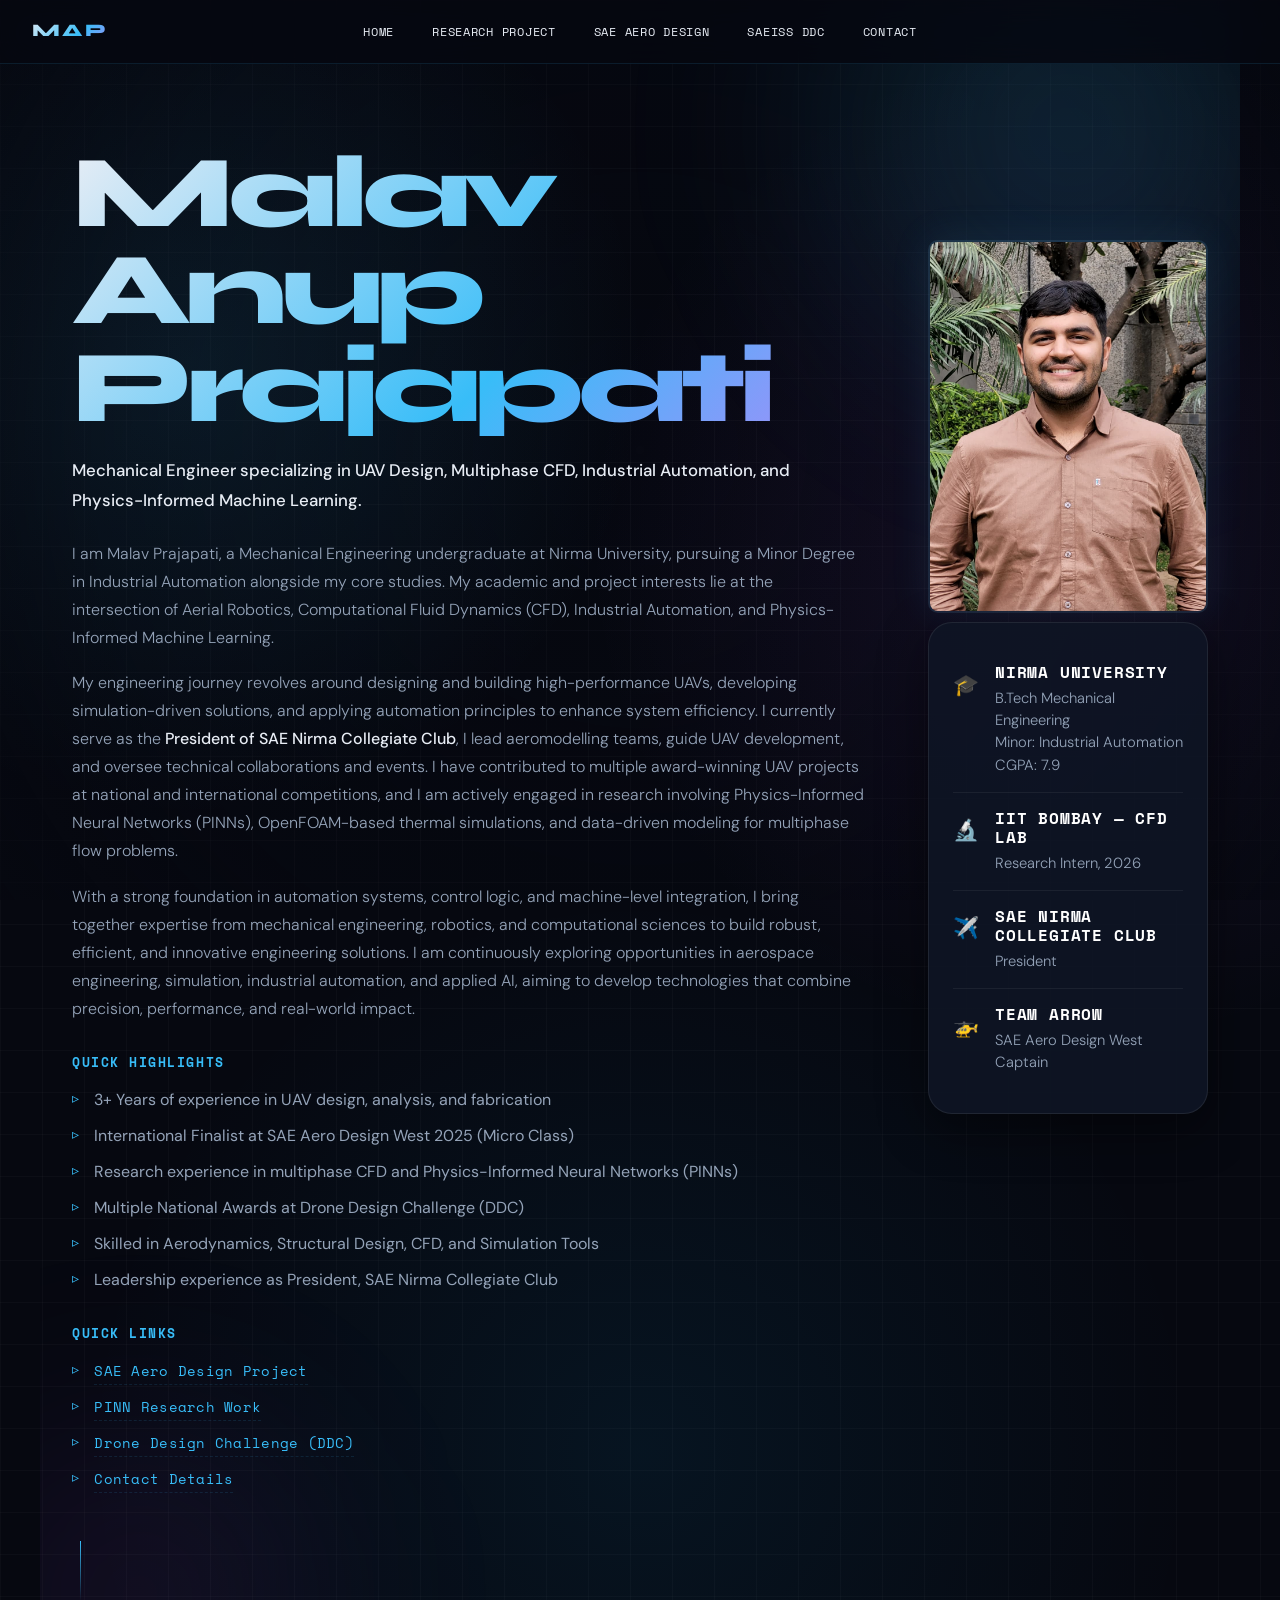
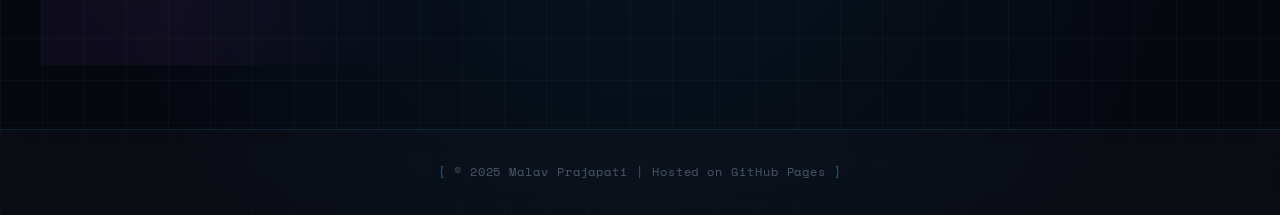
==== index.html @ d1194fc1 "Update index.html" ====
<!DOCTYPE html>
<html lang="en">
<head>
  <meta charset="UTF-8">
  <meta name="viewport" content="width=device-width, initial-scale=1.0">
  <title>Malav Prajapati | Portfolio</title>
  <link rel="stylesheet" href="style.css">
</head>
<body class="home">
  <nav>
    <a href="index.html"><strong>Home</strong></a>
    <a href="pinn.html"><strong>Research Project</strong></a>
    <a href="saeaerodesign.html"><strong>SAE Aero Design</strong></a>
    <a href="ddc.html"><strong>SAEISS DDC</strong></a>
    <a href="contact.html"><strong>Contact</strong></a>
  </nav>

  <section class="hero">
    
    <!-- TEXT LEFT SIDE -->
    <div class="hero-text">
      <h1>Malav Anup Prajapati</h1>
      <p><strong>Mechanical Engineer specializing in UAV Design, Multiphase CFD, Industrial Automation, and Physics-Informed Machine Learning.</strong></p>

      <p>
        I am Malav Prajapati, a Mechanical Engineering undergraduate at Nirma University, pursuing a Minor Degree in Industrial Automation alongside my core studies. 
        My academic and project interests lie at the intersection of Aerial Robotics, Computational Fluid Dynamics (CFD), Industrial Automation, and Physics-Informed Machine Learning.
      </p>

      <p>
        My engineering journey revolves around designing and building high-performance UAVs, developing simulation-driven solutions, and applying automation principles to enhance system efficiency.
        I currently serve as the <strong>President of SAE Nirma Collegiate Club</strong>, I lead aeromodelling teams, guide UAV development, and oversee technical collaborations and events. 
        I have contributed to multiple award-winning UAV projects at national and international competitions, and I am actively engaged in research involving Physics-Informed Neural Networks (PINNs), OpenFOAM-based thermal simulations, and data-driven modeling for multiphase flow problems.
      </p>

      <p>
        With a strong foundation in automation systems, control logic, and machine-level integration, I bring together expertise from mechanical engineering, robotics, and computational sciences to build robust, efficient, and innovative engineering solutions.
        I am continuously exploring opportunities in aerospace engineering, simulation, industrial automation, and applied AI, aiming to develop technologies that combine precision, performance, and real-world impact.
      </p>

      <h3>Quick Highlights</h3>
      <ul>
        <li>3+ Years of experience in UAV design, analysis, and fabrication</li>
        <li>International Finalist at SAE Aero Design West 2025 (Micro Class)</li>
        <li>Research experience in multiphase CFD and Physics-Informed Neural Networks (PINNs)</li>
        <li>Multiple National Awards at Drone Design Challenge (DDC)</li>
        <li>Skilled in Aerodynamics, Structural Design, CFD, and Simulation Tools</li>
        <li>Leadership experience as President, SAE Nirma Collegiate Club</li>
      </ul>

      <h3>Quick Links</h3>
      <ul>
        <li><a href="saeaerodesign.html">SAE Aero Design Project</a></li>
        <li><a href="pinn.html">PINN Research Work</a></li>
        <li><a href="ddc.html">Drone Design Challenge (DDC)</a></li>
        <li><a href="contact.html">Contact Details</a></li>
      </ul>
    </div>

    <!-- IMAGE RIGHT SIDE -->
    <div class="hero-image">
      <img src="MAP.jpg" alt="Malav Prajapati">

      <div class="profile-wrapper">
    
        <div class="profile-card">
    
          <div class="profile-item">
            <span class="icon">🎓</span>
            <div>
              <h4>Nirma University</h4>
              <p>B.Tech Mechanical Engineering</p>
              <p>Minor: Industrial Automation</p>
              <p>CGPA: 7.9</p>
            </div>
          </div>
    
          <div class="profile-item">
            <span class="icon">🔬</span>
            <div>
              <h4>IIT Bombay — CFD Lab</h4>
              <p>Research Intern, 2026</p>
              <p></p>
            </div>
          </div>
    
          <div class="profile-item">
            <span class="icon">✈️</span>
            <div>
              <h4>SAE Nirma Collegiate Club</h4>
              <p>President</p>
              <p></p>
            </div>
          </div>
    
          <div class="profile-item">
            <span class="icon">🚁</span>
            <div>
              <h4>Team Arrow</h4>
              <p>SAE Aero Design West Captain</p>
              <p></p>
            </div>
          </div>
        </div>
      </div>
    </div>

  </section>

  <footer>© 2025 Malav Prajapati | Hosted on GitHub Pages</footer>

</body>
</html>
---- style.css ----
/* ============================================================
   MALAV PRAJAPATI — PORTFOLIO STYLESHEET
   Aesthetic: Dark Aerospace / Technical Blueprint
   ============================================================ */

/* ── Google Fonts ─────────────────────────────────────────── */
@import url('https://fonts.googleapis.com/css2?family=Syne:wght@400;600;700;800&family=Space+Mono:ital,wght@0,400;0,700;1,400&family=DM+Sans:ital,opsz,wght@0,9..40,300;0,9..40,400;0,9..40,500;1,9..40,300&display=swap');

/* ── CSS Variables ────────────────────────────────────────── */
:root {
  --bg-void:       #060810;
  --bg-deep:       #0b0f1a;
  --bg-card:       #0f1524;
  --bg-card-hover: #141b2e;
  --border:        rgba(56, 189, 248, 0.12);
  --border-hover:  rgba(56, 189, 248, 0.4);

  --cyan:          #38bdf8;
  --cyan-dim:      #0ea5e9;
  --cyan-glow:     rgba(56, 189, 248, 0.15);
  --amber:         #f59e0b;
  --amber-dim:     rgba(245, 158, 11, 0.15);

  --text-primary:  #e8edf5;
  --text-secondary:#94a3b8;
  --text-muted:    #4a5568;

  --font-display:  'Syne', sans-serif;
  --font-mono:     'Space Mono', monospace;
  --font-body:     'DM Sans', sans-serif;

  --nav-h:         64px;
  --radius:        10px;
  --transition:    0.28s cubic-bezier(0.4, 0, 0.2, 1);
}

/* ── Reset & Base ─────────────────────────────────────────── */
*, *::before, *::after { box-sizing: border-box; margin: 0; padding: 0; }

html {
  scroll-behavior: smooth;
  scrollbar-width: thin;
  scrollbar-color: var(--cyan-dim) var(--bg-deep);
}

::-webkit-scrollbar { width: 6px; }
::-webkit-scrollbar-track { background: var(--bg-deep); }
::-webkit-scrollbar-thumb { background: var(--cyan-dim); border-radius: 3px; }

body {
  font-family: var(--font-body);
  font-size: 1rem;
  line-height: 1.75;
  color: var(--text-primary);
  background-color: var(--bg-void);
  background-image:
    radial-gradient(circle at 15% 20%, rgba(56,189,248,0.12), transparent 25%),
    radial-gradient(circle at 85% 30%, rgba(168,85,247,0.10), transparent 30%),
    radial-gradient(circle at 50% 80%, rgba(14,165,233,0.08), transparent 35%),
    linear-gradient(rgba(255,255,255,0.025) 1px, transparent 1px),
    linear-gradient(90deg, rgba(255,255,255,0.025) 1px, transparent 1px);
   
   background-size:
    auto,
    auto,
    auto,
    42px 42px,
    42px 42px;
  min-height: 100vh;
  overflow-x: hidden;
}

body::before {
  content: "";
  position: fixed;
  inset: 0;

  background:
    radial-gradient(circle at center,
    transparent 0%,
    rgba(6,8,16,0.25) 70%,
    rgba(6,8,16,0.65) 100%);

  pointer-events: none;
  z-index: -1;
}

/* ── Typography ───────────────────────────────────────────── */
h1, h2, h3, h4 {
  font-family: var(--font-display);
  font-weight: 700;
  line-height: 1.2;
  letter-spacing: -0.02em;
}

h1 {
  font-size: clamp(3.5rem, 8vw, 6.8rem); font-weight: 800; line-height: 0.95; letter-spacing: -0.06em; }
h2 { font-size: clamp(1.6rem, 3vw, 2.4rem); }
h3 { font-size: clamp(1.2rem, 2.5vw, 1.7rem); }
h4 { font-size: 1.05rem; font-family: var(--font-mono); font-weight: 700; letter-spacing: 0.05em; color: var(--cyan); text-transform: uppercase; }

p { color: var(--text-secondary); margin-bottom: 1.1rem; font-weight: 300; }
p:last-child { margin-bottom: 0; }

strong { color: var(--text-primary); font-weight: 500; }

ul { list-style: none; }
ul li {
  position: relative;
  padding-left: 1.4rem;
  color: var(--text-secondary);
  margin-bottom: 0.5rem;
}
ul li::before {
  content: '▹';
  position: absolute;
  left: 0;
  color: var(--cyan);
  font-size: 0.85rem;
  top: 0.05rem;
}

a {
  color: var(--cyan);
  text-decoration: none;
  transition: color var(--transition), opacity var(--transition);
}
a:hover { color: #fff; opacity: 0.9; }

/* ── Navigation ───────────────────────────────────────────── */
nav {
  position: fixed;
  top: 0;
  left: 0;
  right: 0;
  z-index: 100;
  height: var(--nav-h);
  display: flex;
  align-items: center;
  justify-content: center;
  gap: 0.25rem;
  background: rgba(6, 8, 16, 0.85);
  backdrop-filter: blur(18px) saturate(1.4);
  border-bottom: 1px solid var(--border);
}

nav::before {

  content: 'MΔP';

  font-family: var(--font-display);

  font-weight: 800;

  font-size: 1.1rem;

  background:
    linear-gradient(
      135deg,
      #e8edf5 0%,
      var(--cyan) 60%,
      #a78bfa 100%
    );

  -webkit-background-clip: text;
  -webkit-text-fill-color: transparent;

  letter-spacing: 0.14em;

  position: absolute;

  left: 2rem;
}

nav a {
  color: var(--text-secondary);
  font-family: var(--font-mono);
  font-size: 0.75rem;
  letter-spacing: 0.06em;
  text-transform: uppercase;
  padding: 0.5rem 1rem;
  border-radius: 6px;
  border: 1px solid transparent;
  transition: all var(--transition);
  position: relative;
}

nav a:hover {
  transform: translateY(-1px);
  color: var(--cyan);
  border-color: var(--border-hover);
  background: var(--cyan-glow);
}

/* ── Page Layout ──────────────────────────────────────────── */
body > section,
body > section.hero {
  max-width: 1200px;
  margin: 0 auto;
  padding: calc(var(--nav-h) + 4rem) 2rem 4rem;
}

section > section {
  max-width: 1200px;
  margin: 0 auto;
  padding: 3rem 0;
  border-bottom: 1px solid var(--border);
}
section > section:last-child { border-bottom: none; }

/* ── Hero Section ─────────────────────────────────────────── */
.hero {
  position: relative;
  overflow: hidden;
  display: grid;
  grid-template-columns: 1fr 280px;
  gap: 4rem;
  align-items: start;
  padding-top: calc(var(--nav-h) + 5rem) !important;
  min-height: 100vh;
}

.hero::before {
  content: "";

  position: absolute;

  width: 700px;
  height: 700px;

  top: -220px;
  right: -180px;

  background:
    radial-gradient(circle,
    rgba(56,189,248,0.18),
    transparent 70%);

  filter: blur(80px);

  z-index: -1;
}

.hero::after {
  content: "";

  position: absolute;

  width: 500px;
  height: 500px;

  bottom: -180px;
  left: -150px;

  background:
    radial-gradient(circle,
    rgba(168,85,247,0.12),
    transparent 70%);

  filter: blur(90px);

  z-index: -1;
}

.hero-text h1 {
  background: linear-gradient(135deg, #e8edf5 0%, var(--cyan) 60%, #a78bfa 100%);
  -webkit-background-clip: text;
  -webkit-text-fill-color: transparent;
  background-clip: text;
  margin-bottom: 1.2rem;
  animation: fadeSlideUp 0.8s ease both;
}

.hero-text > p:first-of-type {
  max-width: 720px;
  font-size: 1.2rem;
  line-height: 1.8;
  font-size: 1.05rem;
  font-weight: 400;
  color: var(--text-primary);
  margin-bottom: 1.5rem;
  animation: fadeSlideUp 0.9s ease 0.1s both;
}

.hero-text > p {
  animation: fadeSlideUp 1s ease 0.2s both;
}

.hero-text h3 {
  margin: 2rem 0 1rem;
  font-size: 0.8rem;
  font-family: var(--font-mono);
  text-transform: uppercase;
  letter-spacing: 0.12em;
  color: var(--cyan);
  animation: fadeSlideUp 1s ease 0.3s both;
}

.hero-text ul {
  animation: fadeSlideUp 1s ease 0.4s both;
}

.hero-buttons {

  display: flex;

  gap: 1rem;

  margin: 2rem 0 2.5rem;

  flex-wrap: wrap;
}

.hero-btn {

  padding: 0.95rem 1.5rem;

  border-radius: 16px;

  text-decoration: none;

  font-weight: 700;

  transition:
    transform 0.3s ease,
    box-shadow 0.3s ease,
    border-color 0.3s ease;
}

.primary-btn {

  background:
    linear-gradient(
      135deg,
      #38bdf8,
      #8b5cf6
    );

  color: white;

  box-shadow:
    0 10px 35px rgba(56,189,248,0.25);
}

.secondary-btn {

  border:
    1px solid rgba(255,255,255,0.1);

  color: white;

  background:
    rgba(255,255,255,0.03);
}

.hero-btn:hover {

  transform:
    translateY(-3px);

  box-shadow:
    0 15px 40px rgba(56,189,248,0.2);
}

.skill-grid {

  display: flex;

  flex-wrap: wrap;

  gap: 1rem;

  margin-top: 1rem;
}

.skill-grid span {

  padding: 0.8rem 1.1rem;

  border-radius: 14px;

  background:
    rgba(255,255,255,0.04);

  border:
    1px solid rgba(255,255,255,0.06);

  font-size: 0.92rem;

  transition:
    transform 0.3s ease,
    border-color 0.3s ease;
}

.skill-grid span:hover {

  transform:
    translateY(-3px);

  border-color:
    rgba(56,189,248,0.35);
}

.stats-strip {

  display: flex;

  gap: 2rem;

  margin: 2.5rem 0;

  flex-wrap: wrap;
}

.stats-strip div {

  background:
    rgba(255,255,255,0.03);

  border:
    1px solid rgba(255,255,255,0.06);

  padding: 1rem 1.4rem;

  border-radius: 18px;

  min-width: 180px;
}

.stats-strip h3 {

  color: var(--cyan);

  margin-bottom: 0.3rem;
}

/* ─────────────────────────────────────────
   PROFILE DIALOG CARD
───────────────────────────────────────── */

.profile-wrapper {
  display: flex;
  flex-direction: column;
  align-items: center;
  gap: 1.5rem;
}

.profile-circle {
  width: 320px;
  height: 320px;
  border-radius: 50%;
  padding: 6px;

  background:
    linear-gradient(
      135deg,
      #38bdf8,
      #8b5cf6
    );

  box-shadow:
    0 0 40px rgba(56,189,248,0.25);

  position: relative;
}

.profile-circle::before {
  content: "";

  position: absolute;
  inset: 12px;

  border-radius: 50%;

  background:
    linear-gradient(
      135deg,
      rgba(255,69,0,0.95),
      rgba(255,30,0,0.8)
    );

  z-index: 0;

  clip-path: polygon(
    0 35%,
    100% 100%,
    100% 65%,
    0 0
  );
}

.profile-circle img {
  position: relative;
  z-index: 2;

  width: 100%;
  height: 100%;
  object-fit: cover;

  border-radius: 50%;

  background: #000;
}

.profile-card {
  width: 100%;
  max-width: 400px;

  background:
    rgba(15,21,36,0.92);

  border:
    1px solid rgba(255,255,255,0.08);

  border-radius: 24px;

  padding: 1.5rem;

  backdrop-filter: blur(18px);

  box-shadow:
    0 15px 50px rgba(0,0,0,0.45);
}

.profile-item {
  display: flex;
  align-items: flex-start;
  gap: 1rem;

  padding: 1rem 0;

  border-bottom:
    1px solid rgba(255,255,255,0.06);
}

.profile-item:last-child {
  border-bottom: none;
}

.profile-item .icon {
  font-size: 1.3rem;
  margin-top: 0.2rem;
}

.profile-item h4 {
  font-size: 1rem;
  color: #ffffff;
  margin-bottom: 0.3rem;
}

.profile-item p {
  margin: 0;
  font-size: 0.92rem;
  color: var(--text-secondary);
  line-height: 1.5;
}

.education-item div {
  display: flex;
  flex-direction: column;
  gap: 0.12rem;
}

.education-item h4 {
  margin-bottom: 0.1rem;
  line-height: 1.05;
}

.education-item p {
  margin: 0;
  line-height: 1.05;
}

/* MOBILE RESPONSIVE */

@media (max-width: 900px) {

  .profile-circle {
    width: 240px;
    height: 240px;
  }

  .profile-card {
    max-width: 100%;
  }
}

/* ── Hero Image ───────────────────────────────────────────── */
.hero-image {
  position: sticky;
  top: calc(var(--nav-h) + 2rem);
  animation:
  fadeSlideUp 1s ease 0.5s both,
  floatGlow 6s ease-in-out infinite;
}

.hero-image img,
.hero img {
  width: 100%;
  max-width: 280px;
  aspect-ratio: 3/4;
  object-fit: cover;
  border-radius: var(--radius);
  border: 2px solid var(--border);
  filter: grayscale(20%) contrast(1.05);
  transition: all var(--transition);
  box-shadow: 0 0 40px rgba(56, 189, 248, 0.1);
  background: rgba(255,255,255,0.03);
}

.hero-image img:hover,
.hero img:hover {
  filter: grayscale(0%) contrast(1.1);
  border-color: var(--cyan);
  box-shadow: 0 0 60px rgba(56, 189, 248, 0.25);
}

/* ── Stat / Highlight Tags ────────────────────────────────── */
.hero-text ul li strong {
  color: var(--cyan);
}

/* Quick Links special style */
.hero-text ul + h3 + ul li a {
  font-family: var(--font-mono);
  font-size: 0.85rem;
  letter-spacing: 0.02em;
  padding: 0.15rem 0;
  border-bottom: 1px dashed var(--border);
}

/* ── Content Container (split layouts) ───────────────────── */
.content-container {
  display: grid;
  grid-template-columns: 1fr 320px;
  gap: 3rem;
  align-items: start;
  margin: 1.5rem 0;
}

.text-content { }

.media-side {
  display: flex;
  flex-direction: column;
  gap: 1rem;
  position: sticky;
  top: calc(var(--nav-h) + 2rem);
}

.side-image {

  width: 100%;

  height: auto;

  max-height: 800px;

  object-fit: contain;

  border-radius: 22px;

  border: 1px solid rgba(255,255,255,0.08);

  background: rgba(255,255,255,0.03);

  padding: 0.5rem;

  margin-bottom: 1.8rem;

  transition:
    transform 0.35s ease,
    box-shadow 0.35s ease,
    border-color 0.35s ease;

  box-shadow:
    0 10px 35px rgba(0,0,0,0.35);

  display: block;
} 

.side-image:hover {

  transform:
    translateY(-4px)
    scale(1.015);

  border-color:
    rgba(56,189,248,0.45);

  box-shadow:
    0 18px 50px rgba(56,189,248,0.18);
} 

.research-video {

  width: 100%;
  margin-top: 2rem;
  border-radius: 24px;
  border:
    1px solid rgba(255,255,255,0.08);
  box-shadow:
    0 18px 60px rgba(0,0,0,0.45);
  background: #000;
  overflow: hidden;
}

.section-label {

  font-family: var(--font-mono);

  color: var(--cyan);

  text-transform: uppercase;

  letter-spacing: 0.22em;

  font-size: 0.72rem;

  margin-bottom: 1rem;

  opacity: 0.85;
}

/* ── Section Headings ─────────────────────────────────────── */
section section h2,
section > h2 {
  position: relative;
  padding-bottom: 1rem;
  margin-bottom: 1.5rem;
}

section section h2::after,
section > h2::after {
  content: '';
  position: absolute;
  bottom: 0;
  left: 0;
  width: 48px;
  height: 2px;
  background: linear-gradient(90deg, var(--cyan), transparent);
  border-radius: 1px;
}

section section h3 {
  position: relative;
  margin: 2rem 0 1.2rem;
  padding-left: 1.2rem;
}

section section h3::before {
  content: '';
  position: absolute;
  left: 0;
  top: 50%;
  transform: translateY(-50%);
  width: 4px;
  height: 70%;
  background: var(--cyan);
  border-radius: 2px;
}

/* ── Achievement / Tag Badges ─────────────────────────────── */
section ul li strong {
  color: var(--amber);
}

/* Achievement lists get a special treatment */
h4 + ul li {
  background: var(--amber-dim);
  border: 1px solid rgba(245, 158, 11, 0.2);
  border-radius: 6px;
  padding: 0.5rem 0.75rem 0.5rem 1.8rem;
  margin-bottom: 0.5rem;
}

h4 + ul li::before {
  content: '🏆';
  font-size: 0.75rem;
  left: 0.5rem;
  top: 0.55rem;
}

/* ── Drive/External Links ─────────────────────────────────── */
p > a[href*="drive.google"],
p > a[href*="linkedin"],
p > a[href*="mailto"] {
  display: inline-flex;
  align-items: center;
  gap: 0.4rem;
  font-family: var(--font-mono);
  font-size: 0.8rem;
  padding: 0.4rem 0.9rem;
  border: 1px solid var(--border-hover);
  border-radius: 6px;
  background: var(--cyan-glow);
  color: var(--cyan);
  transition: all var(--transition);
  margin-top: 0.5rem;
}

p > a[href*="drive.google"]:hover,
p > a[href*="linkedin"]:hover,
p > a[href*="mailto"]:hover {
  background: rgba(56, 189, 248, 0.25);
  border-color: var(--cyan);
  color: #fff;
  transform: translateY(-1px);
  box-shadow: 0 4px 16px rgba(56, 189, 248, 0.2);
}

/* ── Contact Page ─────────────────────────────────────────── */
section p:has(a[href*="mailto"]),
section p:has(a[href*="linkedin"]) {
  display: flex;
  align-items: center;
  gap: 0.75rem;
  font-size: 1rem;
  margin-bottom: 1.25rem;
}

/* ── Video Elements ───────────────────────────────────────── */
video {
  width: 100%;
  max-width: 720px;
  border-radius: var(--radius);
  border: 1px solid var(--border);
  margin-top: 2rem;
  display: block;
  background: var(--bg-card);
  transition: border-color var(--transition);
}
video:hover { border-color: var(--border-hover); }

/* ── Card-like Sections (ddc, sae) ───────────────────────── */
body:not(.home) section section {

  background:
    linear-gradient(
      180deg,
      rgba(15,21,36,0.88),
      rgba(10,14,24,0.92)
    );

  backdrop-filter: blur(18px);

  border: 1px solid rgba(255,255,255,0.06);

  border-radius: 24px;

  padding: 2.8rem;

  margin: 2.5rem 0;

  box-shadow:
    0 10px 40px rgba(0,0,0,0.35),
    inset 0 1px 0 rgba(255,255,255,0.03);

  transition:
    transform 0.35s ease,
    border-color 0.35s ease,
    box-shadow 0.35s ease;
}

body:not(.home) section section:hover {

  transform: translateY(-6px);

  border-color: rgba(56,189,248,0.35);

  box-shadow:
    0 20px 60px rgba(0,0,0,0.45),
    0 0 40px rgba(56,189,248,0.08);
}

/* ── Introduction text in DDC / Research ─────────────────── */
section > section:first-of-type {
  background: transparent;
  border: none;
  padding-top: 0;
}

/* ── PINN Research Special ────────────────────────────────── */
section ul:not(h4 + ul) { margin: 1rem 0; }

/* ── Footer ───────────────────────────────────────────────── */
footer {
  text-align: center;
  padding: 2rem 1rem;
  font-family: var(--font-mono);
  font-size: 0.72rem;
  letter-spacing: 0.08em;
  color: var(--text-muted);
  border-top: 1px solid var(--border);
  margin-top: 4rem;
  background: rgba(255,255,255,0.02);
  backdrop-filter: blur(10px);
}

footer::before {
  content: '{ ';
  color: var(--cyan);
  opacity: 0.5;
}
footer::after {
  content: ' }';
  color: var(--cyan);
  opacity: 0.5;
}

/* ── Animations ───────────────────────────────────────────── */
@keyframes fadeSlideUp {
  from { opacity: 0; transform: translateY(24px); }
  to   { opacity: 1; transform: translateY(0); }
}

@keyframes pulse-glow {
  0%, 100% { box-shadow: 0 0 20px rgba(56, 189, 248, 0.1); }
  50%       { box-shadow: 0 0 40px rgba(56, 189, 248, 0.25); }
}

/* NEW FLOATING EFFECT */
@keyframes floatGlow {

  0%,100% {
    transform: translateY(0px);
  }

  50% {
    transform: translateY(-10px);
  }
}

/* Scroll-reveal for inner sections */
section section {
  animation: fadeSlideUp 0.7s ease both;
}

/* ── Inline scroll indicator on hero ─────────────────────── */
.hero-text::after {
  content: '';
  display: block;
  width: 1px;
  height: 60px;
  background: linear-gradient(to bottom, var(--cyan), transparent);
  margin: 3rem 0 0 0.5rem;
  animation: pulse-glow 2s ease infinite;
}

/* ── Contact Links ───────────────────────── */

.contact-links {
  display: flex;
  flex-direction: column;
  gap: 2rem;
  margin-top: 3rem;
}

.contact-item {

  display: flex;
  align-items: center;
  gap: 1.5rem;
  text-decoration: none;
  color: var(--text-main);
  font-size: 1.35rem;
  padding: 1.4rem 1.6rem;
  border-radius: 20px;
  background:
    rgba(255,255,255,0.03);
  border:
    1px solid rgba(255,255,255,0.06);
  transition:
    transform 0.3s ease,
    border-color 0.3s ease,
    box-shadow 0.3s ease;
}

.contact-item i {
  font-size: 1.4rem;
  color: #ff5c35;
  min-width: 24px;
}

.contact-item:hover {
  transform:
    translateX(8px);
  border-color:
    rgba(56,189,248,0.35);
  box-shadow:
    0 10px 35px rgba(56,189,248,0.12);
}

/* ── Responsive ───────────────────────────────────────────── */
@media (max-width: 900px) {
  .hero,
  .content-container {
    grid-template-columns: 1fr;
    gap: 2rem;
  }

  .hero-image {
    position: static;
    text-align: center;
  }

  .hero-image img {
    max-width: 200px;
    margin: 0 auto;
  }

  .media-side {
    position: static;
    flex-direction: row;
    flex-wrap: wrap;
  }

  .side-image {
    width: calc(50% - 0.5rem);
  }

  nav {
    gap: 0;
    padding: 0 1rem;
    justify-content: flex-end;
    box-shadow:
       0 4px 30px rgba(0,0,0,0.35);
  }

  nav::before { display: none; }

  nav a {
    padding: 0.4rem 0.6rem;
    font-size: 0.65rem;
  }

  body > section,
  body > section.hero {
    padding: calc(var(--nav-h) + 2rem) 1.25rem 3rem;
  }
}

@media (max-width: 600px) {
  .media-side {
    flex-direction: column;
  }

  .side-image { width: 100%; }

  nav a {
    padding: 0.35rem 0.45rem;
    font-size: 0.6rem;
    letter-spacing: 0.02em;
  }

  body:not(.home) section section {
    padding: 1.5rem;
  }

  h1 { font-size: 2rem; }
}

/* ── Utility ──────────────────────────────────────────────── */
::selection {
  background: rgba(56, 189, 248, 0.25);
  color: #fff;
}
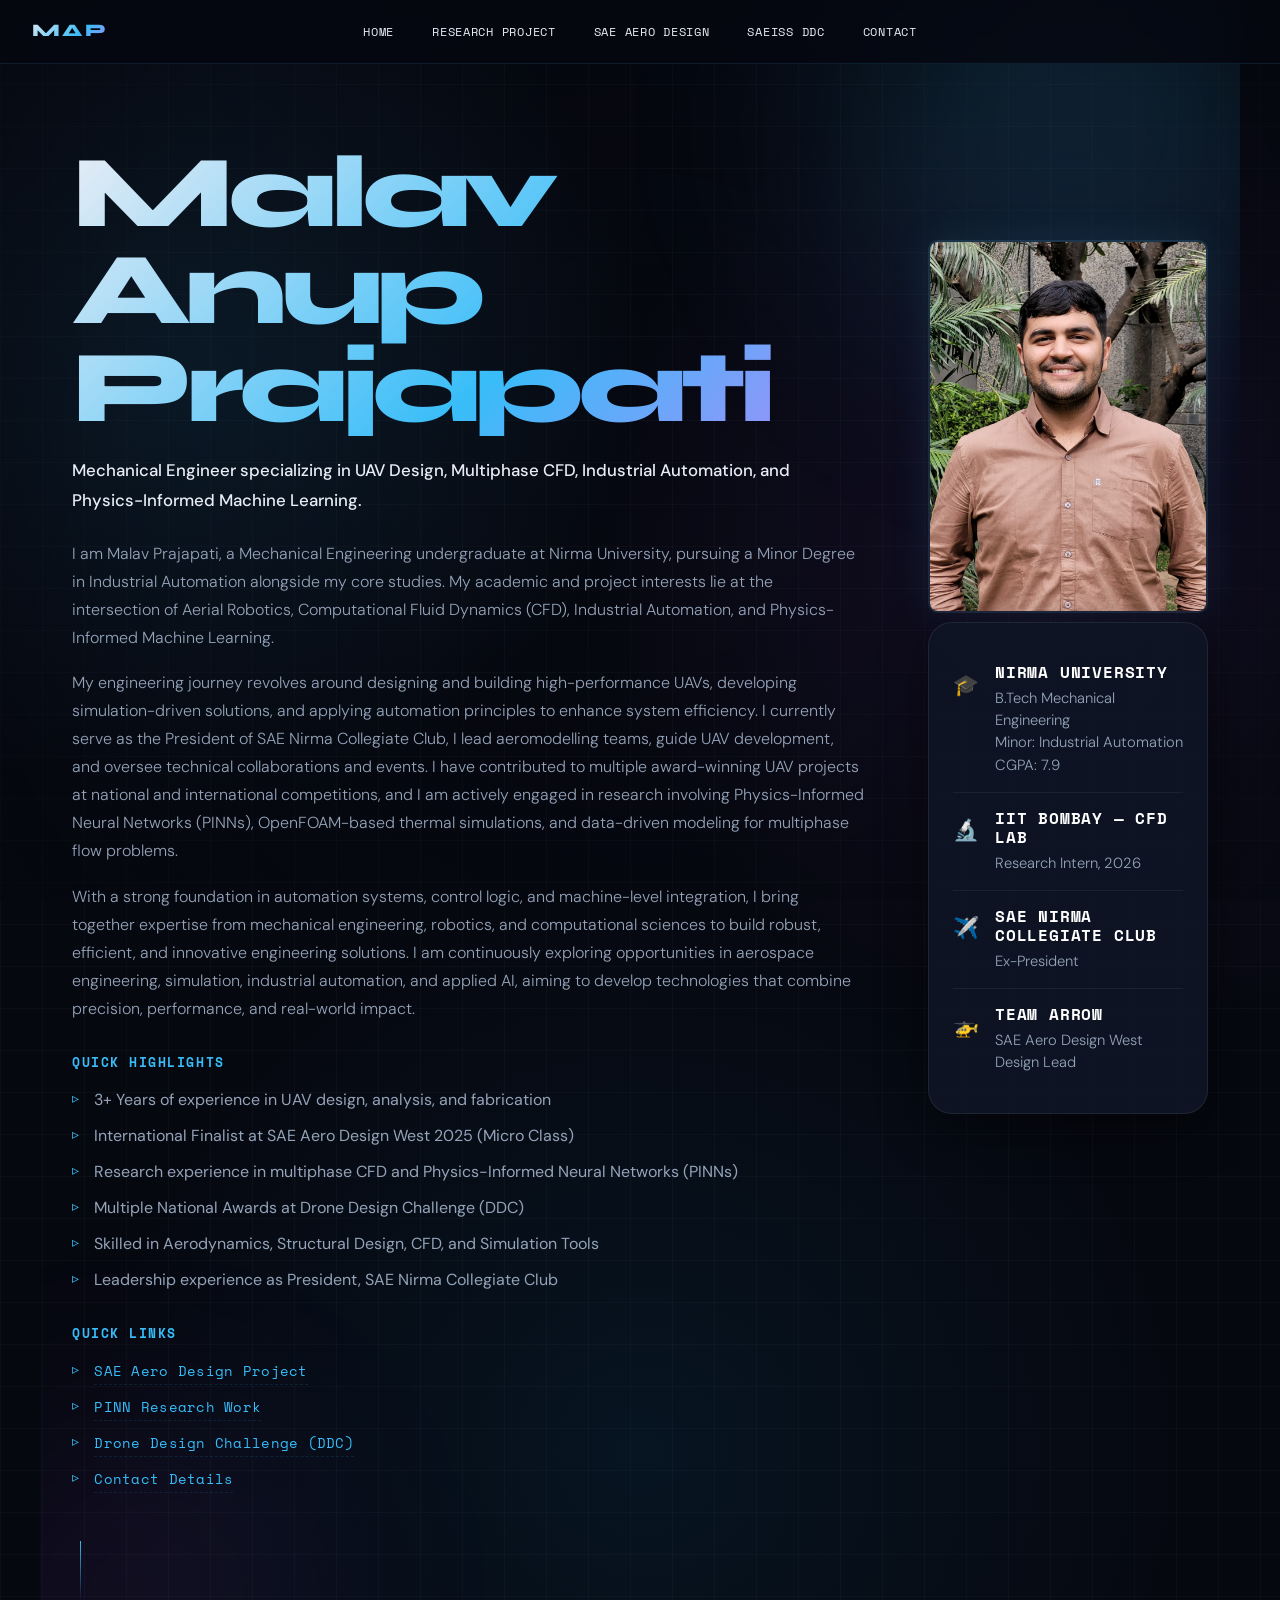
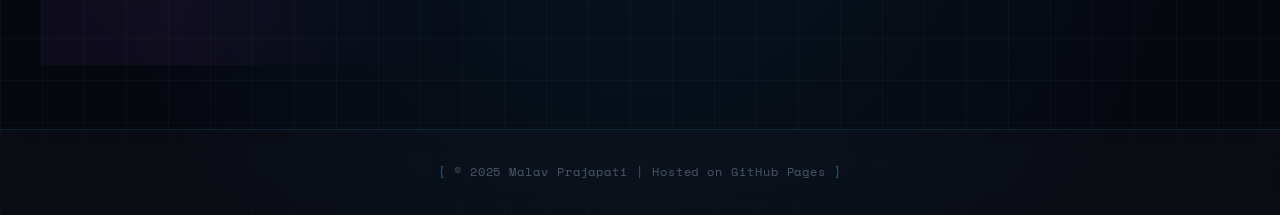
==== commit cfd64279: "Update index.html" ====
--- a/index.html
+++ b/index.html
@@ -29,7 +29,7 @@
 
       <p>
         My engineering journey revolves around designing and building high-performance UAVs, developing simulation-driven solutions, and applying automation principles to enhance system efficiency.
-        I currently serve as the <strong>President of SAE Nirma Collegiate Club</strong>, I lead aeromodelling teams, guide UAV development, and oversee technical collaborations and events. 
+        I currently serve as the President of SAE Nirma Collegiate Club, I lead aeromodelling teams, guide UAV development, and oversee technical collaborations and events. 
         I have contributed to multiple award-winning UAV projects at national and international competitions, and I am actively engaged in research involving Physics-Informed Neural Networks (PINNs), OpenFOAM-based thermal simulations, and data-driven modeling for multiphase flow problems.
       </p>
 
@@ -80,7 +80,6 @@
             <div>
               <h4>IIT Bombay — CFD Lab</h4>
               <p>Research Intern, 2026</p>
-              <p></p>
             </div>
           </div>
     
@@ -88,8 +87,7 @@
             <span class="icon">✈️</span>
             <div>
               <h4>SAE Nirma Collegiate Club</h4>
-              <p>President</p>
-              <p></p>
+              <p>Ex-President</p>
             </div>
           </div>
     
@@ -97,8 +95,7 @@
             <span class="icon">🚁</span>
             <div>
               <h4>Team Arrow</h4>
-              <p>SAE Aero Design West Captain</p>
-              <p></p>
+              <p>SAE Aero Design West Design Lead</p>
             </div>
           </div>
         </div>
--- a/style.css
+++ b/style.css
@@ -555,22 +555,6 @@
   line-height: 1.5;
 }
 
-.education-item div {
-  display: flex;
-  flex-direction: column;
-  gap: 0.12rem;
-}
-
-.education-item h4 {
-  margin-bottom: 0.1rem;
-  line-height: 1.05;
-}
-
-.education-item p {
-  margin: 0;
-  line-height: 1.05;
-}
-
 /* MOBILE RESPONSIVE */
 
 @media (max-width: 900px) {
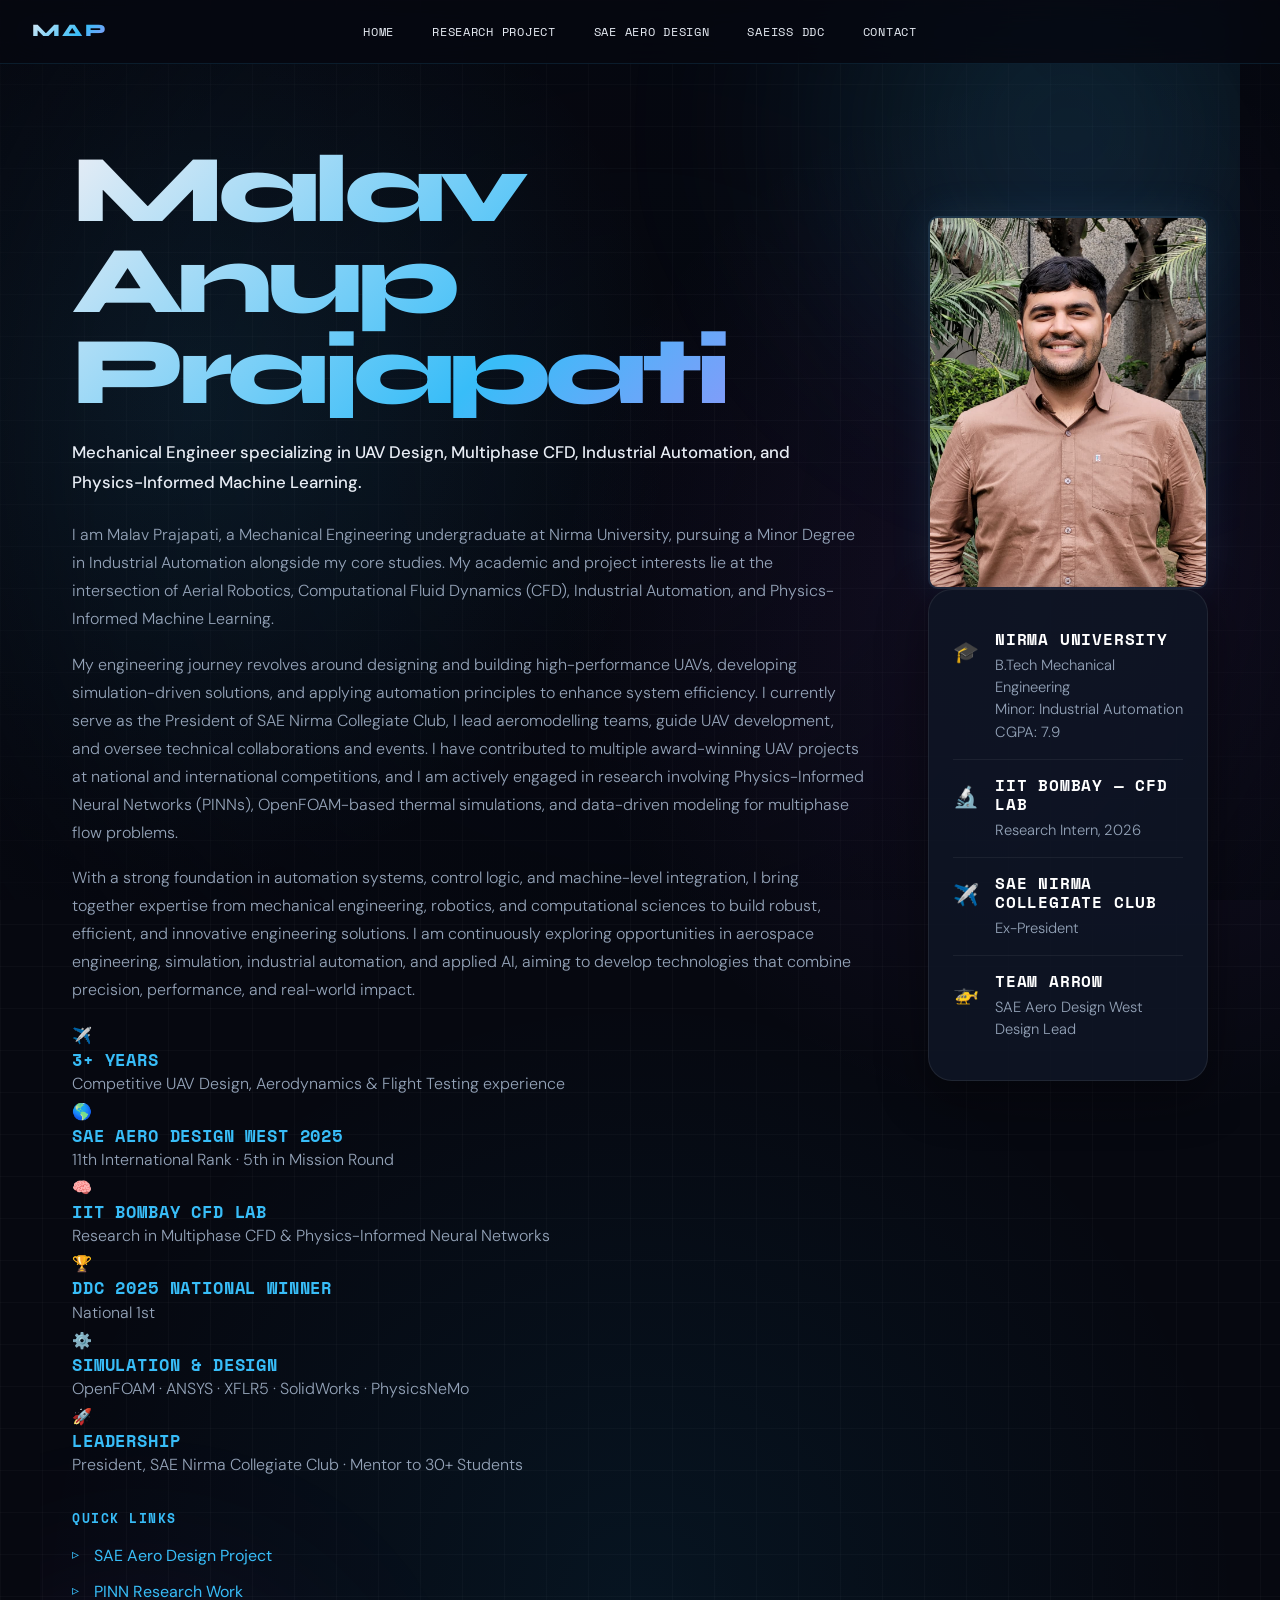
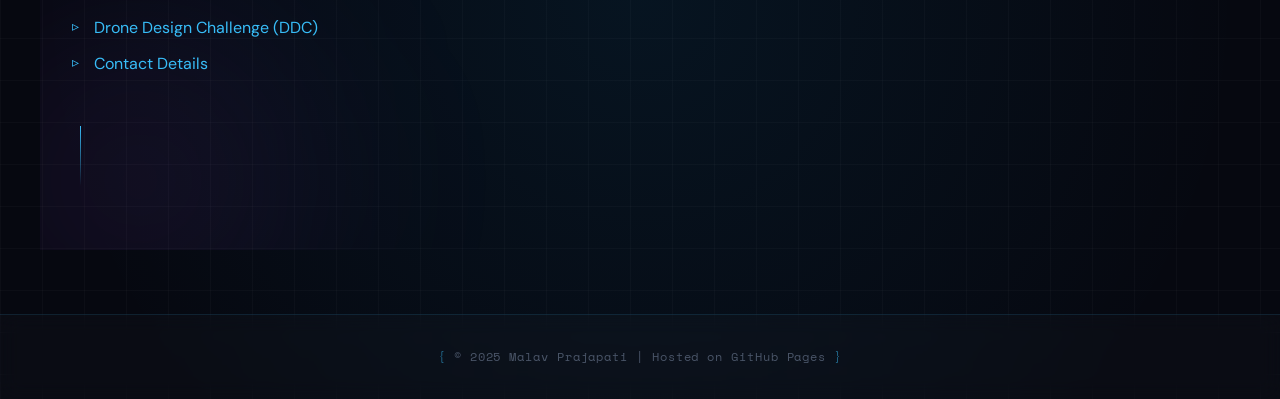
==== commit 1a244a06: "Update index.html" ====
--- a/index.html
+++ b/index.html
@@ -38,15 +38,54 @@
         I am continuously exploring opportunities in aerospace engineering, simulation, industrial automation, and applied AI, aiming to develop technologies that combine precision, performance, and real-world impact.
       </p>
 
-      <h3>Quick Highlights</h3>
+      <!-- <h3>Quick Highlights</h3>
       <ul>
-        <li>3+ Years of experience in UAV design, analysis, and fabrication</li>
+        <li>3+ Years of competitive UAV design, aerodynamics, fabrication, and flight testing experience</li>
         <li>International Finalist at SAE Aero Design West 2025 (Micro Class)</li>
-        <li>Research experience in multiphase CFD and Physics-Informed Neural Networks (PINNs)</li>
+        <li>Conducted multiphase CFD and PINN research at IIT Bombay CFD Lab under Dr. Atul Sharma</li>
         <li>Multiple National Awards at Drone Design Challenge (DDC)</li>
-        <li>Skilled in Aerodynamics, Structural Design, CFD, and Simulation Tools</li>
+        <li>Experienced with OpenFOAM, ANSYS Fluent, XFLR5, SolidWorks, Fusion 360, and PhysicsNeMo</li>
         <li>Leadership experience as President, SAE Nirma Collegiate Club</li>
-      </ul>
+      </ul> -->
+      <section class="highlight-section">
+
+        <div class="highlight-card">
+          <span>✈️</span>
+          <h4>3+ Years</h4>
+          <p>Competitive UAV Design, Aerodynamics & Flight Testing experience</p>
+        </div>
+      
+        <div class="highlight-card">
+          <span>🌎</span>
+          <h4>SAE Aero Design West 2025</h4>
+          <p>11th International Rank · 5th in Mission Round</p>
+        </div>
+      
+        <div class="highlight-card">
+          <span>🧠</span>
+          <h4>IIT Bombay CFD Lab</h4>
+          <p>Research in Multiphase CFD & Physics-Informed Neural Networks</p>
+        </div>
+      
+        <div class="highlight-card">
+          <span>🏆</span>
+          <h4>DDC 2025 National Winner</h4>
+          <p>National 1st</p>
+        </div>
+      
+        <div class="highlight-card">
+          <span>⚙️</span>
+          <h4>Simulation & Design</h4>
+          <p>OpenFOAM · ANSYS · XFLR5 · SolidWorks · PhysicsNeMo</p>
+        </div>
+      
+        <div class="highlight-card">
+          <span>🚀</span>
+          <h4>Leadership</h4>
+          <p>President, SAE Nirma Collegiate Club · Mentor to 30+ Students</p>
+        </div>
+      
+      </section>
 
       <h3>Quick Links</h3>
       <ul>
--- a/style.css
+++ b/style.css
@@ -94,7 +94,7 @@
 }
 
 h1 {
-  font-size: clamp(3.5rem, 8vw, 6.8rem); font-weight: 800; line-height: 0.95; letter-spacing: -0.06em; }
+  font-size: clamp(3rem, 8vw, 6rem); font-weight: 800; line-height: 0.95; letter-spacing: -0.06em; }
 h2 { font-size: clamp(1.6rem, 3vw, 2.4rem); }
 h3 { font-size: clamp(1.2rem, 2.5vw, 1.7rem); }
 h4 { font-size: 1.05rem; font-family: var(--font-mono); font-weight: 700; letter-spacing: 0.05em; color: var(--cyan); text-transform: uppercase; }
@@ -218,6 +218,7 @@
   align-items: start;
   padding-top: calc(var(--nav-h) + 5rem) !important;
   min-height: 100vh;
+  align-items: flex-start;
 }
 
 .hero::before {
@@ -572,7 +573,10 @@
 /* ── Hero Image ───────────────────────────────────────────── */
 .hero-image {
   position: sticky;
-  top: calc(var(--nav-h) + 2rem);
+  top: calc(var(--nav-h) + 0.5rem);
+  display: flex;
+  flex-direction: column;
+  align-items: center;
   animation:
   fadeSlideUp 1s ease 0.5s both,
   floatGlow 6s ease-in-out infinite;
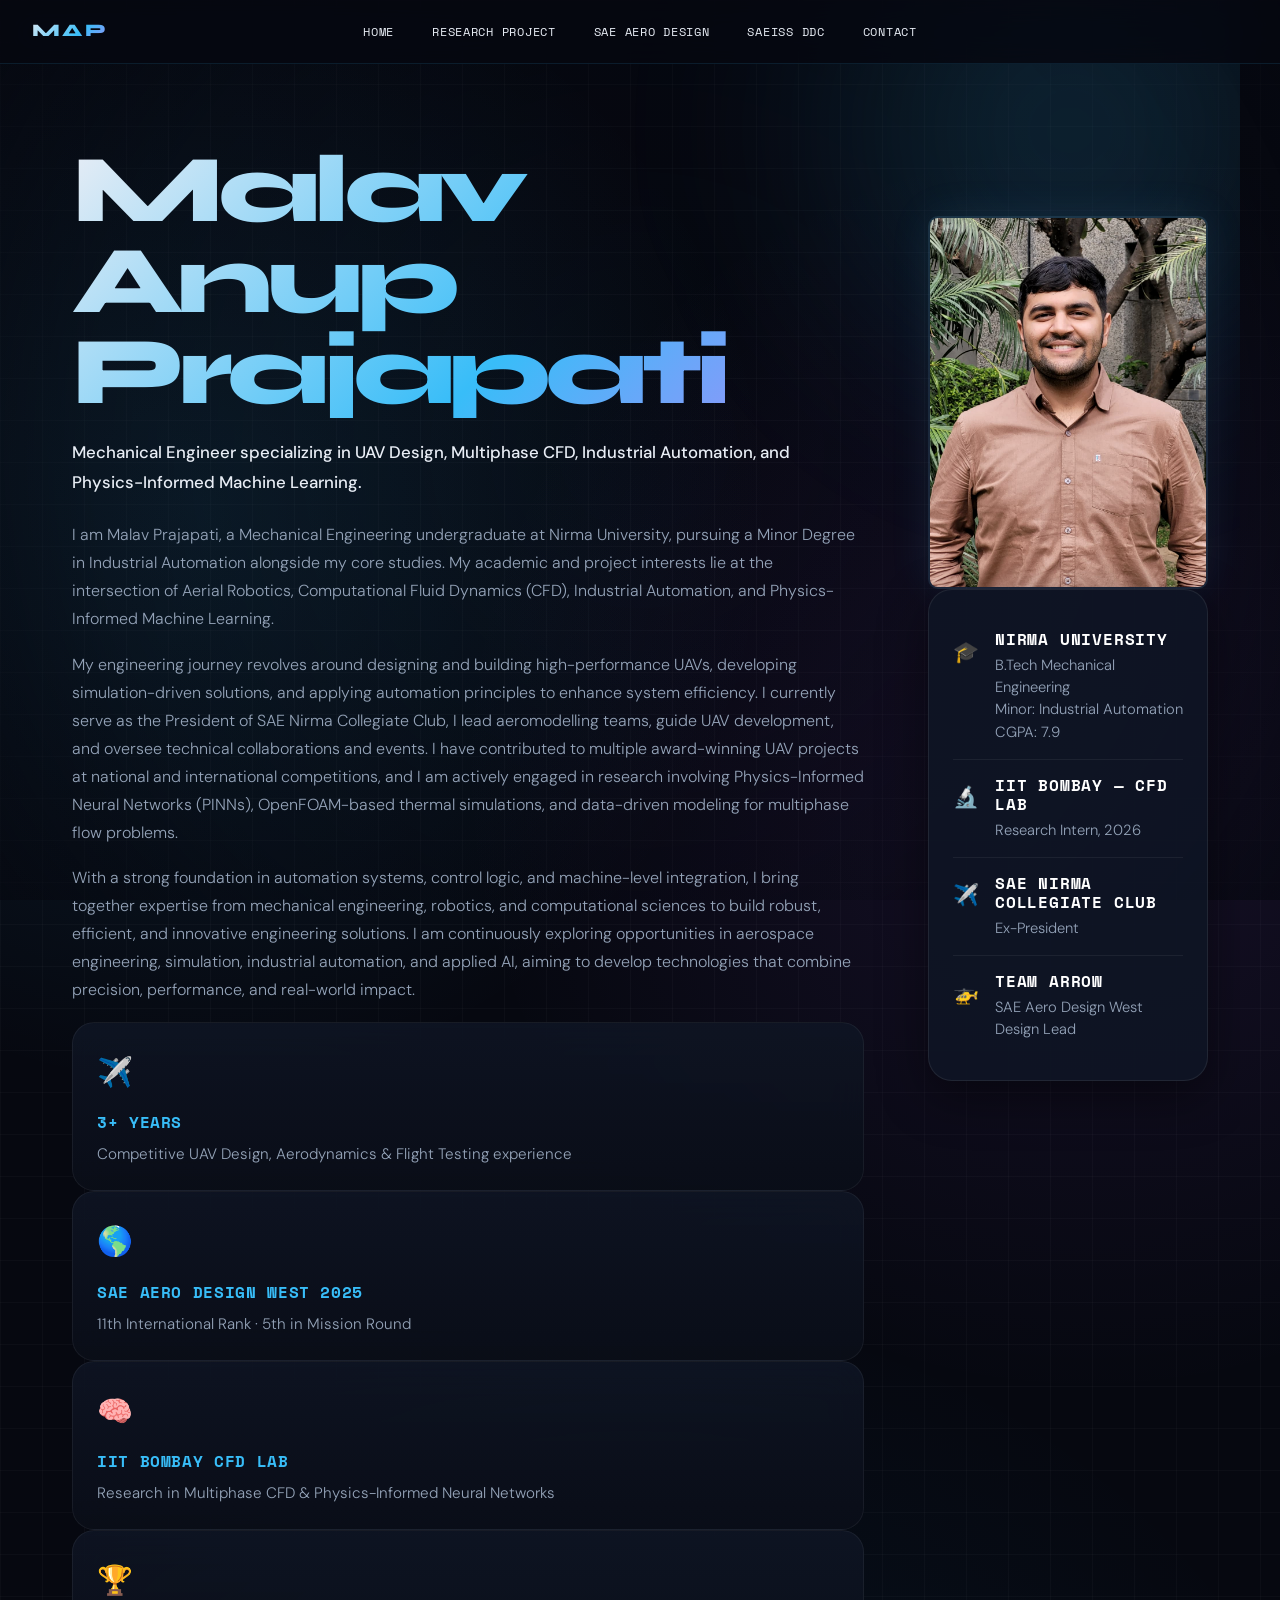
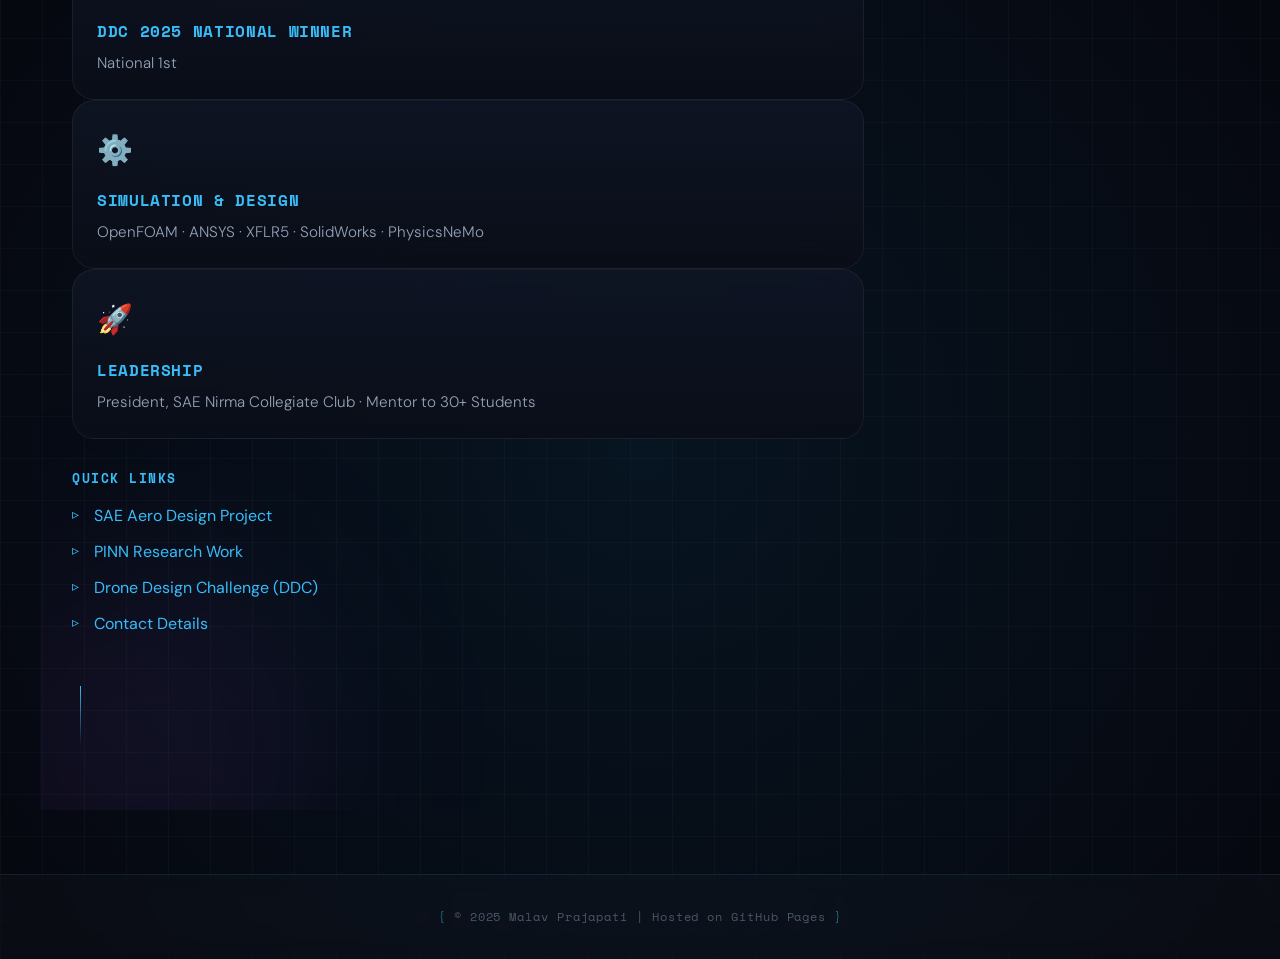
==== commit 678996ce: "Update index.html" ====
--- a/index.html
+++ b/index.html
@@ -47,8 +47,7 @@
         <li>Experienced with OpenFOAM, ANSYS Fluent, XFLR5, SolidWorks, Fusion 360, and PhysicsNeMo</li>
         <li>Leadership experience as President, SAE Nirma Collegiate Club</li>
       </ul> -->
-      <section class="highlight-section">
-
+      
         <div class="highlight-card">
           <span>✈️</span>
           <h4>3+ Years</h4>
@@ -84,8 +83,6 @@
           <h4>Leadership</h4>
           <p>President, SAE Nirma Collegiate Club · Mentor to 30+ Students</p>
         </div>
-      
-      </section>
 
       <h3>Quick Links</h3>
       <ul>
--- a/style.css
+++ b/style.css
@@ -435,6 +435,87 @@
   margin-bottom: 0.3rem;
 }
 
+.highlight-section {
+
+  display: grid;
+
+  grid-template-columns:
+    repeat(auto-fit, minmax(260px, 1fr));
+
+  gap: 1.4rem;
+
+  margin-top: 2rem;
+}
+
+.highlight-card {
+
+  background:
+    linear-gradient(
+      180deg,
+      rgba(15,21,36,0.88),
+      rgba(10,14,24,0.95)
+    );
+
+  border:
+    1px solid rgba(255,255,255,0.06);
+
+  border-radius: 22px;
+
+  padding: 1.5rem;
+
+  transition:
+    transform 0.35s ease,
+    border-color 0.35s ease,
+    box-shadow 0.35s ease;
+
+  backdrop-filter: blur(18px);
+
+  position: relative;
+
+  overflow: hidden;
+}
+
+.highlight-card:hover {
+
+  transform:
+    translateY(-6px);
+
+  border-color:
+    rgba(56,189,248,0.35);
+
+  box-shadow:
+    0 18px 50px rgba(56,189,248,0.12);
+}
+
+.highlight-card span {
+
+  font-size: 1.8rem;
+
+  display: block;
+
+  margin-bottom: 1rem;
+}
+
+.highlight-card h4 {
+
+  color: var(--cyan);
+
+  margin-bottom: 0.6rem;
+
+  font-size: 1rem;
+
+  letter-spacing: 0.04em;
+}
+
+.highlight-card p {
+
+  font-size: 0.95rem;
+
+  line-height: 1.6;
+
+  color: var(--text-secondary);
+}
+
 /* ─────────────────────────────────────────
    PROFILE DIALOG CARD
 ───────────────────────────────────────── */
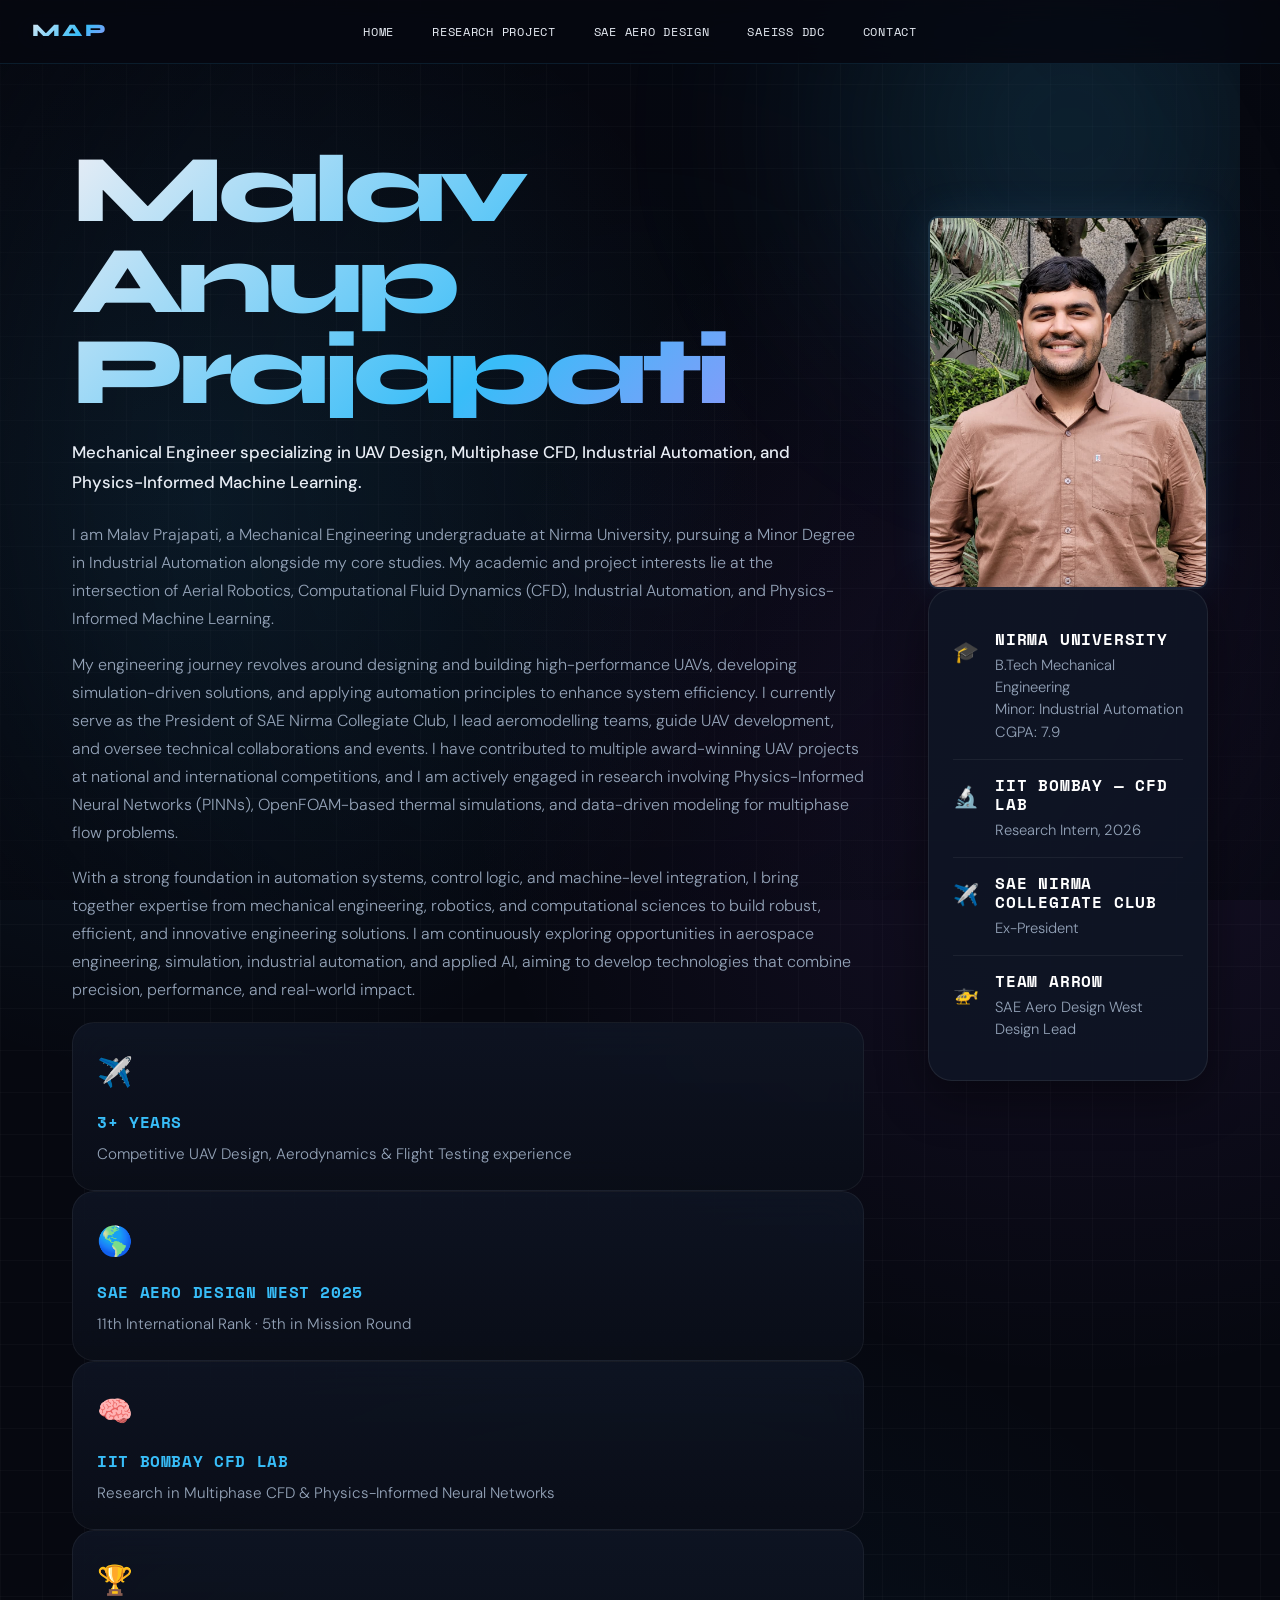
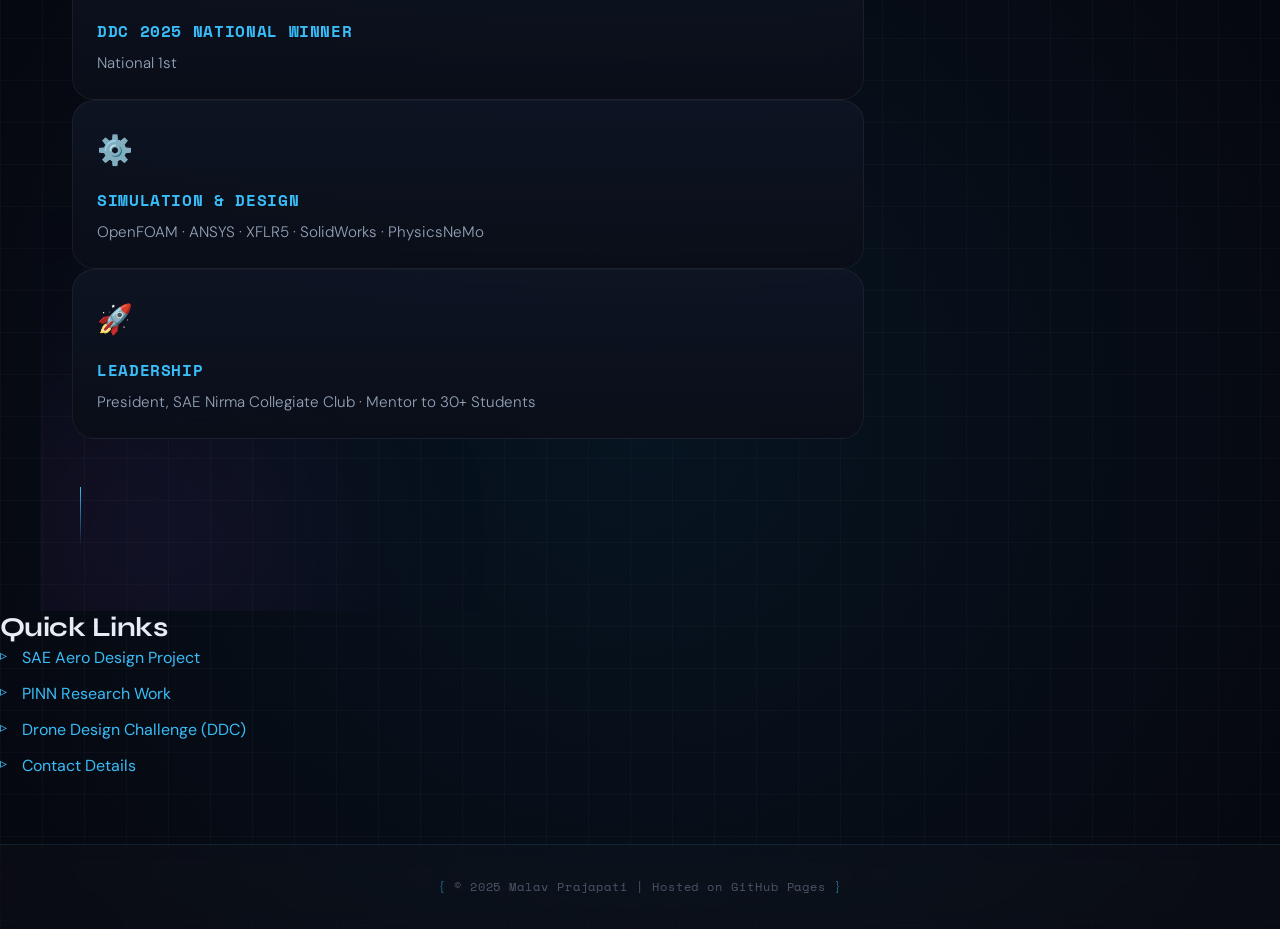
==== commit f0a7697e: "Update index.html" ====
--- a/index.html
+++ b/index.html
@@ -48,49 +48,41 @@
         <li>Leadership experience as President, SAE Nirma Collegiate Club</li>
       </ul> -->
       
-        <div class="highlight-card">
-          <span>✈️</span>
-          <h4>3+ Years</h4>
-          <p>Competitive UAV Design, Aerodynamics & Flight Testing experience</p>
-        </div>
+      <div class="highlight-card">
+        <span>✈️</span>
+        <h4>3+ Years</h4>
+        <p>Competitive UAV Design, Aerodynamics & Flight Testing experience</p>
+      </div>
       
-        <div class="highlight-card">
-          <span>🌎</span>
-          <h4>SAE Aero Design West 2025</h4>
-          <p>11th International Rank · 5th in Mission Round</p>
-        </div>
+      <div class="highlight-card">
+        <span>🌎</span>
+        <h4>SAE Aero Design West 2025</h4>
+        <p>11th International Rank · 5th in Mission Round</p>
+      </div>
       
-        <div class="highlight-card">
-          <span>🧠</span>
-          <h4>IIT Bombay CFD Lab</h4>
-          <p>Research in Multiphase CFD & Physics-Informed Neural Networks</p>
-        </div>
+      <div class="highlight-card">
+        <span>🧠</span>
+        <h4>IIT Bombay CFD Lab</h4>
+        <p>Research in Multiphase CFD & Physics-Informed Neural Networks</p>
+      </div>
       
-        <div class="highlight-card">
-          <span>🏆</span>
-          <h4>DDC 2025 National Winner</h4>
-          <p>National 1st</p>
-        </div>
+      <div class="highlight-card">
+        <span>🏆</span>
+        <h4>DDC 2025 National Winner</h4>
+        <p>National 1st</p>
+      </div>
       
-        <div class="highlight-card">
-          <span>⚙️</span>
-          <h4>Simulation & Design</h4>
-          <p>OpenFOAM · ANSYS · XFLR5 · SolidWorks · PhysicsNeMo</p>
-        </div>
+      <div class="highlight-card">
+        <span>⚙️</span>
+        <h4>Simulation & Design</h4>
+        <p>OpenFOAM · ANSYS · XFLR5 · SolidWorks · PhysicsNeMo</p>
+      </div>
       
-        <div class="highlight-card">
-          <span>🚀</span>
-          <h4>Leadership</h4>
-          <p>President, SAE Nirma Collegiate Club · Mentor to 30+ Students</p>
-        </div>
-
-      <h3>Quick Links</h3>
-      <ul>
-        <li><a href="saeaerodesign.html">SAE Aero Design Project</a></li>
-        <li><a href="pinn.html">PINN Research Work</a></li>
-        <li><a href="ddc.html">Drone Design Challenge (DDC)</a></li>
-        <li><a href="contact.html">Contact Details</a></li>
-      </ul>
+      <div class="highlight-card">
+        <span>🚀</span>
+        <h4>Leadership</h4>
+        <p>President, SAE Nirma Collegiate Club · Mentor to 30+ Students</p>
+      </div>
     </div>
 
     <!-- IMAGE RIGHT SIDE -->
@@ -139,6 +131,14 @@
     </div>
 
   </section>
+  
+  <h3>Quick Links</h3>
+      <ul>
+        <li><a href="saeaerodesign.html">SAE Aero Design Project</a></li>
+        <li><a href="pinn.html">PINN Research Work</a></li>
+        <li><a href="ddc.html">Drone Design Challenge (DDC)</a></li>
+        <li><a href="contact.html">Contact Details</a></li>
+      </ul>
 
   <footer>© 2025 Malav Prajapati | Hosted on GitHub Pages</footer>
 
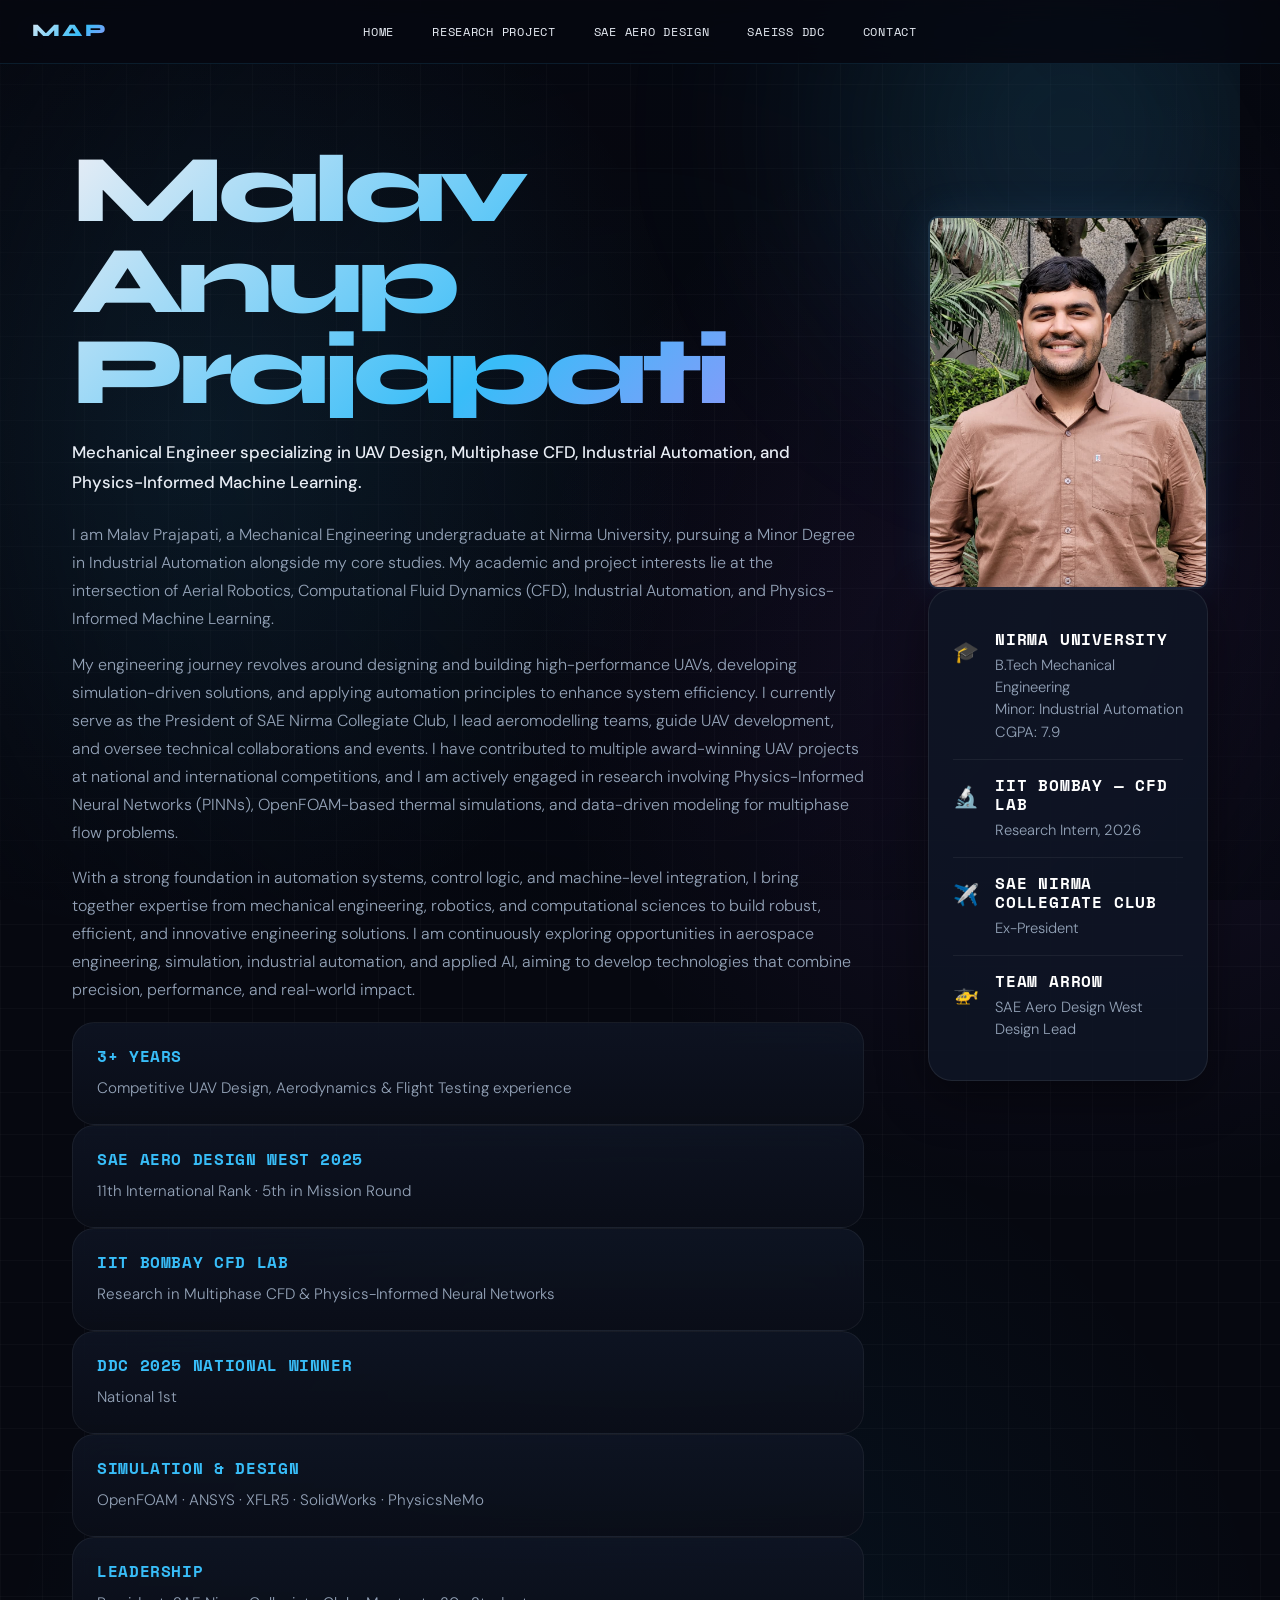
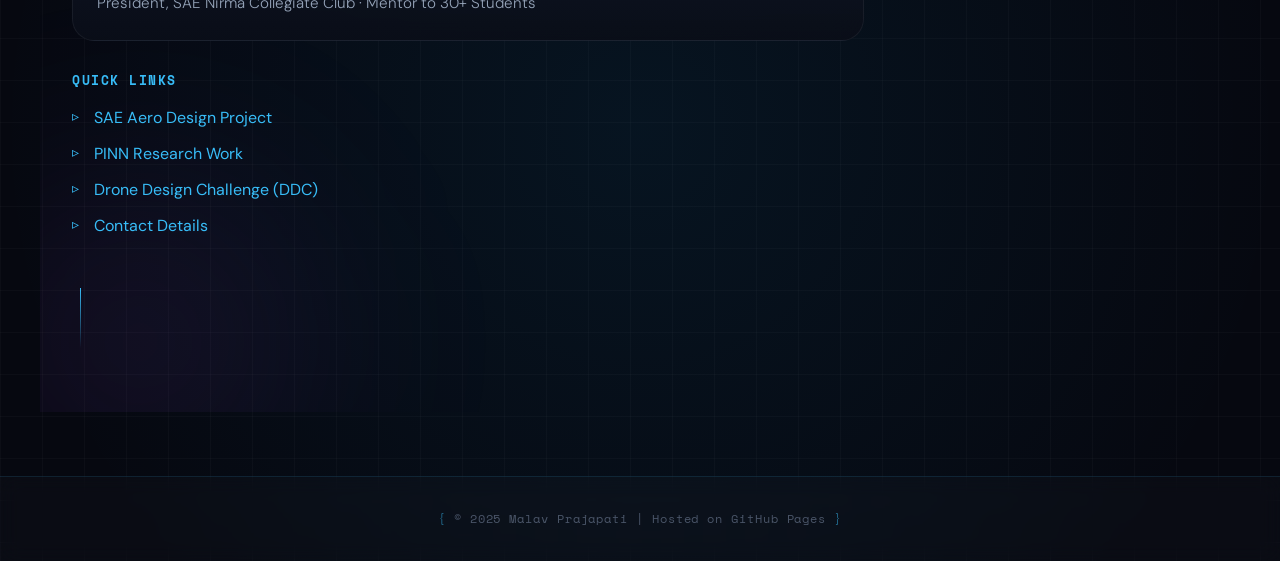
==== commit b2fc9fa6: "Update index.html" ====
--- a/index.html
+++ b/index.html
@@ -49,40 +49,48 @@
       </ul> -->
       
       <div class="highlight-card">
-        <span>✈️</span>
+        <!-- <span>✈️</span> -->
         <h4>3+ Years</h4>
         <p>Competitive UAV Design, Aerodynamics & Flight Testing experience</p>
       </div>
       
       <div class="highlight-card">
-        <span>🌎</span>
+        <!-- <span>🌎</span> -->
         <h4>SAE Aero Design West 2025</h4>
         <p>11th International Rank · 5th in Mission Round</p>
       </div>
       
       <div class="highlight-card">
-        <span>🧠</span>
+        <!-- <span>🧠</span> -->
         <h4>IIT Bombay CFD Lab</h4>
         <p>Research in Multiphase CFD & Physics-Informed Neural Networks</p>
       </div>
       
       <div class="highlight-card">
-        <span>🏆</span>
+        <!-- <span>🏆</span> -->
         <h4>DDC 2025 National Winner</h4>
         <p>National 1st</p>
       </div>
       
       <div class="highlight-card">
-        <span>⚙️</span>
+        <!-- <span>⚙️</span> -->
         <h4>Simulation & Design</h4>
         <p>OpenFOAM · ANSYS · XFLR5 · SolidWorks · PhysicsNeMo</p>
       </div>
       
       <div class="highlight-card">
-        <span>🚀</span>
+        <!-- <span>🚀</span> -->
         <h4>Leadership</h4>
         <p>President, SAE Nirma Collegiate Club · Mentor to 30+ Students</p>
       </div>
+      
+      <h3>Quick Links</h3>
+      <ul>
+        <li><a href="saeaerodesign.html">SAE Aero Design Project</a></li>
+        <li><a href="pinn.html">PINN Research Work</a></li>
+        <li><a href="ddc.html">Drone Design Challenge (DDC)</a></li>
+        <li><a href="contact.html">Contact Details</a></li>
+      </ul>
     </div>
 
     <!-- IMAGE RIGHT SIDE -->
@@ -131,14 +139,6 @@
     </div>
 
   </section>
-  
-  <h3>Quick Links</h3>
-      <ul>
-        <li><a href="saeaerodesign.html">SAE Aero Design Project</a></li>
-        <li><a href="pinn.html">PINN Research Work</a></li>
-        <li><a href="ddc.html">Drone Design Challenge (DDC)</a></li>
-        <li><a href="contact.html">Contact Details</a></li>
-      </ul>
 
   <footer>© 2025 Malav Prajapati | Hosted on GitHub Pages</footer>
 
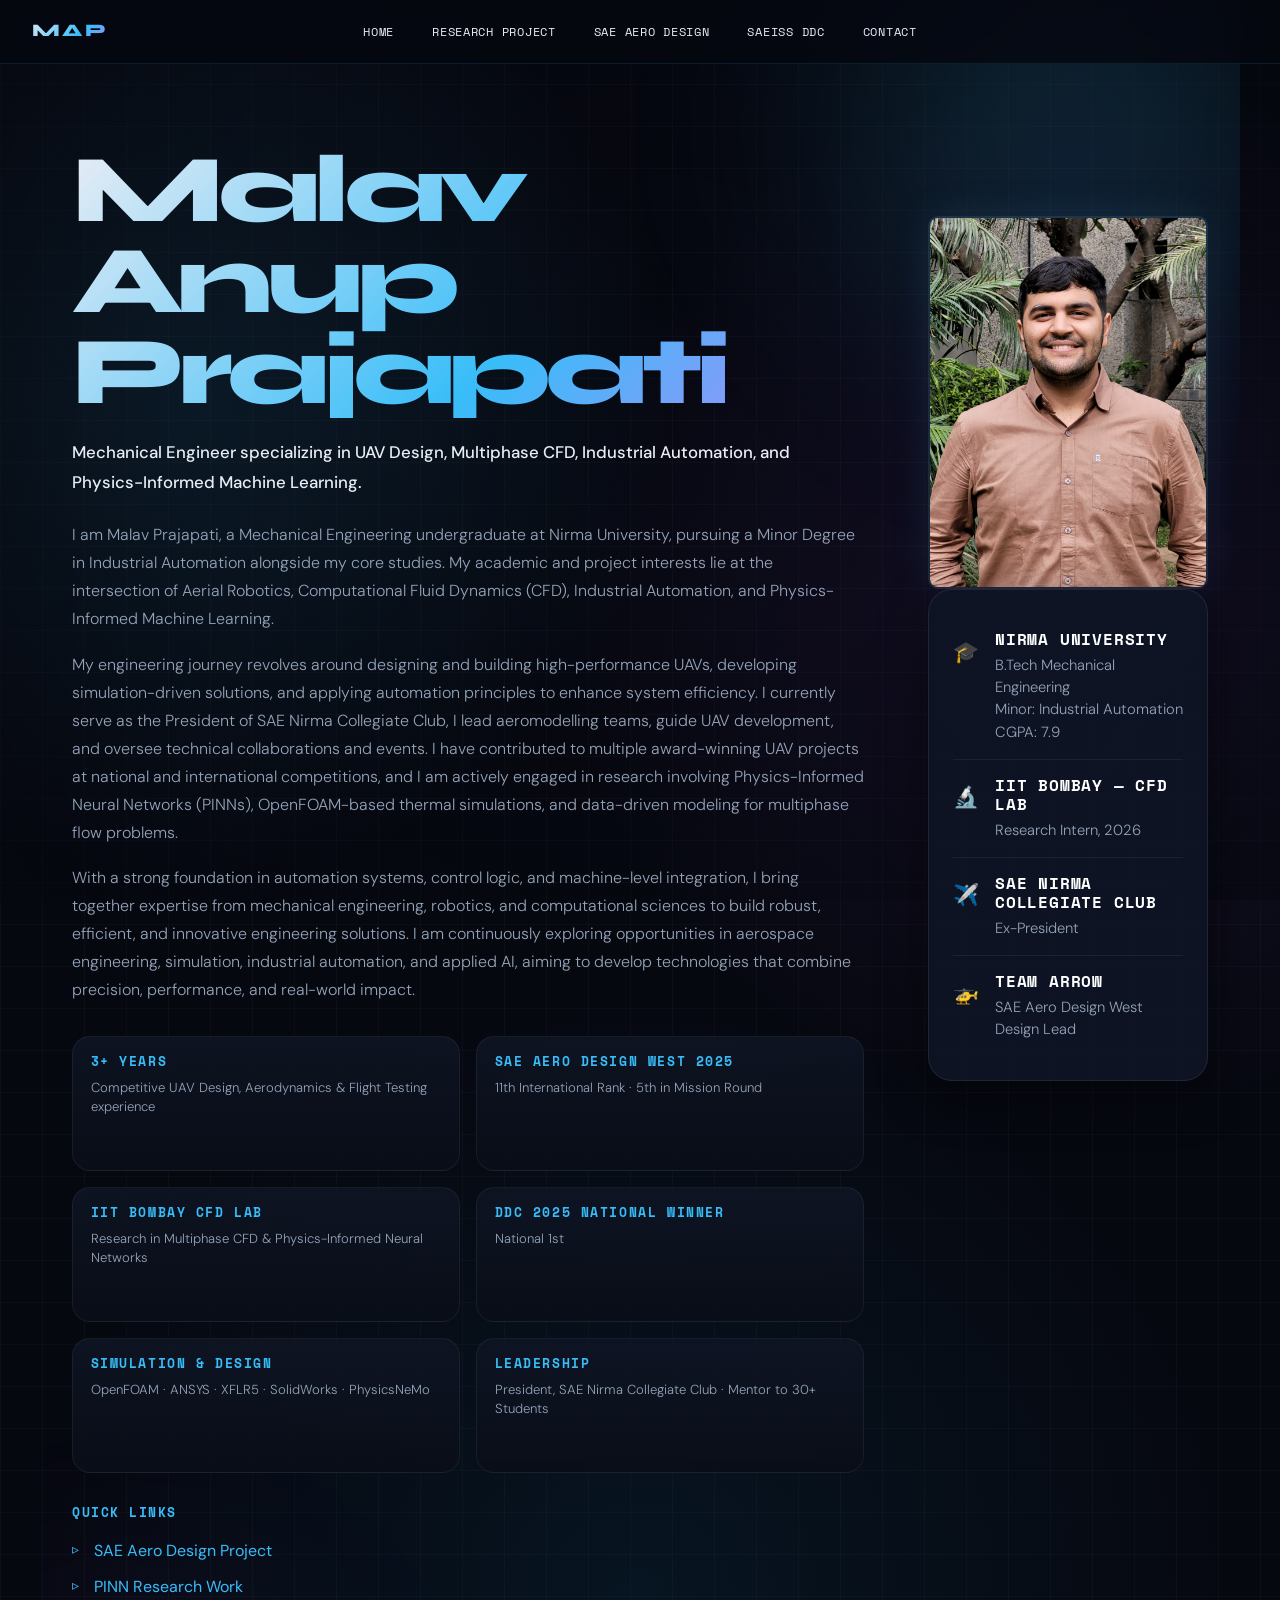
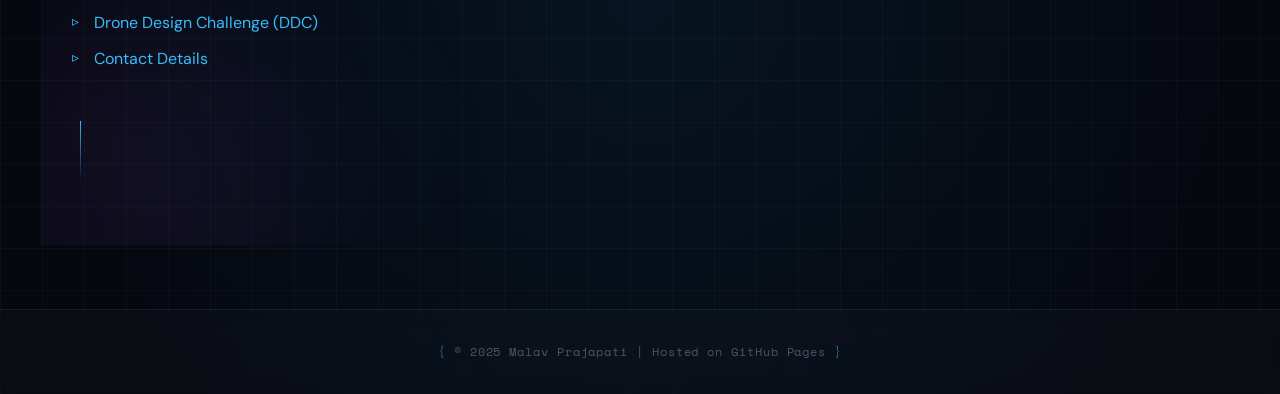
==== commit 5d7e0fe4: "Update index.html" ====
--- a/index.html
+++ b/index.html
@@ -47,43 +47,44 @@
         <li>Experienced with OpenFOAM, ANSYS Fluent, XFLR5, SolidWorks, Fusion 360, and PhysicsNeMo</li>
         <li>Leadership experience as President, SAE Nirma Collegiate Club</li>
       </ul> -->
-      
-      <div class="highlight-card">
-        <!-- <span>✈️</span> -->
-        <h4>3+ Years</h4>
-        <p>Competitive UAV Design, Aerodynamics & Flight Testing experience</p>
-      </div>
-      
-      <div class="highlight-card">
-        <!-- <span>🌎</span> -->
-        <h4>SAE Aero Design West 2025</h4>
-        <p>11th International Rank · 5th in Mission Round</p>
-      </div>
-      
-      <div class="highlight-card">
-        <!-- <span>🧠</span> -->
-        <h4>IIT Bombay CFD Lab</h4>
-        <p>Research in Multiphase CFD & Physics-Informed Neural Networks</p>
-      </div>
-      
-      <div class="highlight-card">
-        <!-- <span>🏆</span> -->
-        <h4>DDC 2025 National Winner</h4>
-        <p>National 1st</p>
-      </div>
-      
-      <div class="highlight-card">
-        <!-- <span>⚙️</span> -->
-        <h4>Simulation & Design</h4>
-        <p>OpenFOAM · ANSYS · XFLR5 · SolidWorks · PhysicsNeMo</p>
-      </div>
-      
-      <div class="highlight-card">
-        <!-- <span>🚀</span> -->
-        <h4>Leadership</h4>
-        <p>President, SAE Nirma Collegiate Club · Mentor to 30+ Students</p>
-      </div>
-      
+      <section class="highlight-section">
+        <div class="highlight-card">
+          <!-- <span>✈️</span> -->
+          <h4>3+ Years</h4>
+          <p>Competitive UAV Design, Aerodynamics & Flight Testing experience</p>
+        </div>
+        
+        <div class="highlight-card">
+          <!-- <span>🌎</span> -->
+          <h4>SAE Aero Design West 2025</h4>
+          <p>11th International Rank · 5th in Mission Round</p>
+        </div>
+        
+        <div class="highlight-card">
+          <!-- <span>🧠</span> -->
+          <h4>IIT Bombay CFD Lab</h4>
+          <p>Research in Multiphase CFD & Physics-Informed Neural Networks</p>
+        </div>
+        
+        <div class="highlight-card">
+          <!-- <span>🏆</span> -->
+          <h4>DDC 2025 National Winner</h4>
+          <p>National 1st</p>
+        </div>
+        
+        <div class="highlight-card">
+          <!-- <span>⚙️</span> -->
+          <h4>Simulation & Design</h4>
+          <p>OpenFOAM · ANSYS · XFLR5 · SolidWorks · PhysicsNeMo</p>
+        </div>
+        
+        <div class="highlight-card">
+          <!-- <span>🚀</span> -->
+          <h4>Leadership</h4>
+          <p>President, SAE Nirma Collegiate Club · Mentor to 30+ Students</p>
+        </div>
+      </section>
+        
       <h3>Quick Links</h3>
       <ul>
         <li><a href="saeaerodesign.html">SAE Aero Design Project</a></li>
--- a/style.css
+++ b/style.css
@@ -440,9 +440,9 @@
   display: grid;
 
   grid-template-columns:
-    repeat(auto-fit, minmax(260px, 1fr));
-
-  gap: 1.4rem;
+    repeat(2, minmax(0, 1fr));
+
+  gap: 1rem;
 
   margin-top: 2rem;
 }
@@ -459,20 +459,22 @@
   border:
     1px solid rgba(255,255,255,0.06);
 
-  border-radius: 22px;
-
-  padding: 1.5rem;
+  border-radius: 18px;
+
+  padding: 1rem 1.1rem;
+
+  min-height: 135px;
 
   transition:
-    transform 0.35s ease,
-    border-color 0.35s ease,
-    box-shadow 0.35s ease;
+    transform 0.3s ease,
+    border-color 0.3s ease,
+    box-shadow 0.3s ease;
 
   backdrop-filter: blur(18px);
 
-  position: relative;
-
-  overflow: hidden;
+  display: flex;
+  flex-direction: column;
+  justify-content: flex-start;
 }
 
 .highlight-card:hover {
@@ -489,31 +491,40 @@
 
 .highlight-card span {
 
-  font-size: 1.8rem;
-
-  display: block;
-
-  margin-bottom: 1rem;
+  font-size: 1.25rem;
+
+  margin-bottom: 0.6rem;
 }
 
 .highlight-card h4 {
 
   color: var(--cyan);
 
-  margin-bottom: 0.6rem;
-
-  font-size: 1rem;
-
-  letter-spacing: 0.04em;
+  margin-bottom: 0.45rem;
+
+  font-size: 0.82rem;
+
+  letter-spacing: 0.12em;
+
+  line-height: 1.3;
 }
 
 .highlight-card p {
 
-  font-size: 0.95rem;
-
-  line-height: 1.6;
+  font-size: 0.82rem;
+
+  line-height: 1.45;
 
   color: var(--text-secondary);
+
+  margin: 0;
+} 
+
+@media (max-width: 700px) {
+
+  .highlight-section {
+    grid-template-columns: 1fr;
+  }
 }
 
 /* ─────────────────────────────────────────
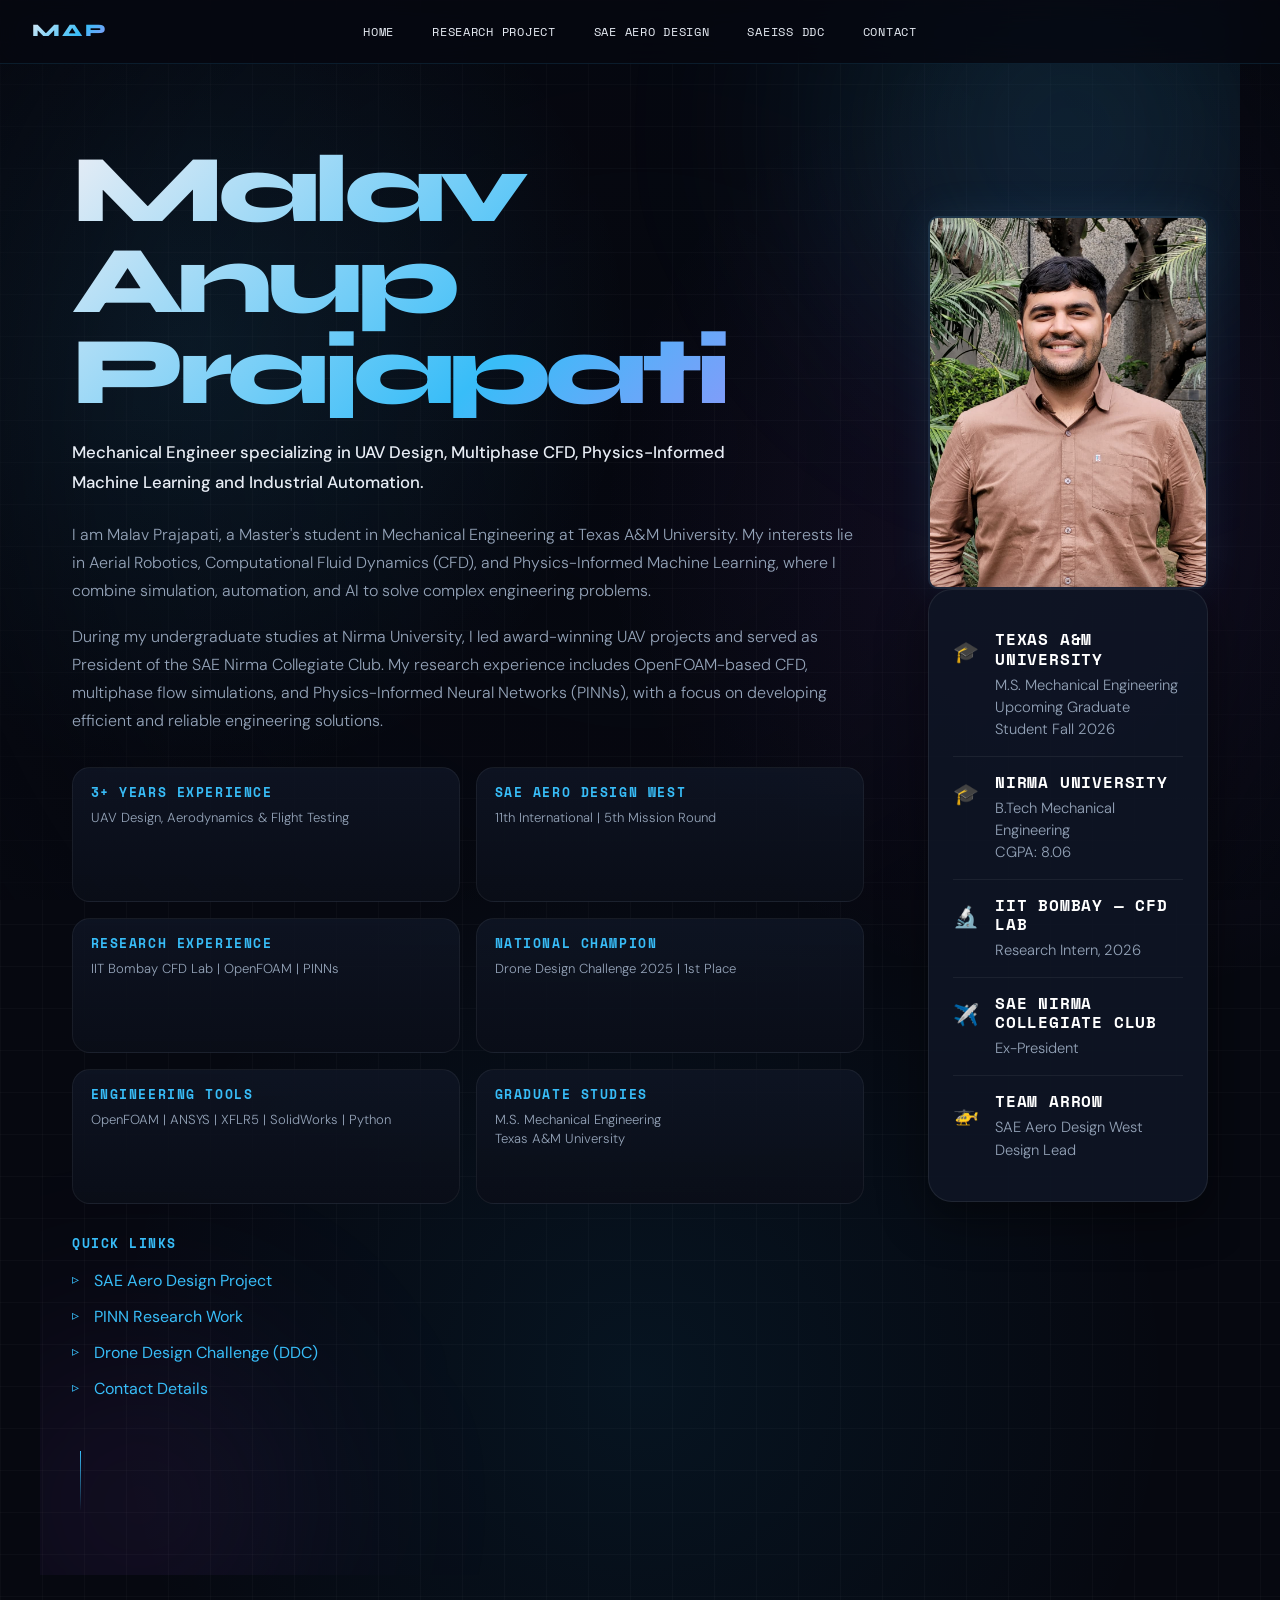
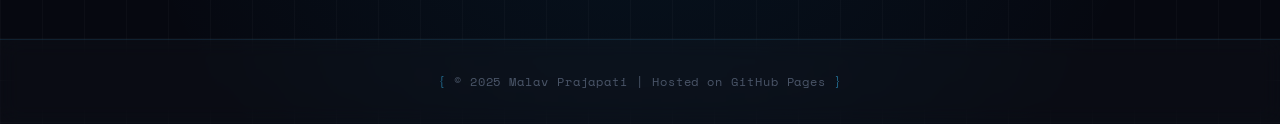
==== commit eceb6ea9: "Revise portfolio details and enhance content Updated portfolio information and improved content clar" ====
--- a/index.html
+++ b/index.html
@@ -20,68 +20,45 @@
     <!-- TEXT LEFT SIDE -->
     <div class="hero-text">
       <h1>Malav Anup Prajapati</h1>
-      <p><strong>Mechanical Engineer specializing in UAV Design, Multiphase CFD, Industrial Automation, and Physics-Informed Machine Learning.</strong></p>
+      <p><strong>Mechanical Engineer specializing in UAV Design, Multiphase CFD, Physics-Informed Machine Learning and Industrial Automation.</strong></p>
 
       <p>
-        I am Malav Prajapati, a Mechanical Engineering undergraduate at Nirma University, pursuing a Minor Degree in Industrial Automation alongside my core studies. 
-        My academic and project interests lie at the intersection of Aerial Robotics, Computational Fluid Dynamics (CFD), Industrial Automation, and Physics-Informed Machine Learning.
+        I am Malav Prajapati, a Master's student in Mechanical Engineering at Texas A&M University. My interests lie in Aerial Robotics, Computational Fluid Dynamics (CFD), and Physics-Informed Machine Learning, where I combine simulation, automation, and AI to solve complex engineering problems.
       </p>
 
       <p>
-        My engineering journey revolves around designing and building high-performance UAVs, developing simulation-driven solutions, and applying automation principles to enhance system efficiency.
-        I currently serve as the President of SAE Nirma Collegiate Club, I lead aeromodelling teams, guide UAV development, and oversee technical collaborations and events. 
-        I have contributed to multiple award-winning UAV projects at national and international competitions, and I am actively engaged in research involving Physics-Informed Neural Networks (PINNs), OpenFOAM-based thermal simulations, and data-driven modeling for multiphase flow problems.
+        During my undergraduate studies at Nirma University, I led award-winning UAV projects and served as President of the SAE Nirma Collegiate Club. My research experience includes OpenFOAM-based CFD, multiphase flow simulations, and Physics-Informed Neural Networks (PINNs), with a focus on developing efficient and reliable engineering solutions.
       </p>
 
-      <p>
-        With a strong foundation in automation systems, control logic, and machine-level integration, I bring together expertise from mechanical engineering, robotics, and computational sciences to build robust, efficient, and innovative engineering solutions.
-        I am continuously exploring opportunities in aerospace engineering, simulation, industrial automation, and applied AI, aiming to develop technologies that combine precision, performance, and real-world impact.
-      </p>
-
-      <!-- <h3>Quick Highlights</h3>
-      <ul>
-        <li>3+ Years of competitive UAV design, aerodynamics, fabrication, and flight testing experience</li>
-        <li>International Finalist at SAE Aero Design West 2025 (Micro Class)</li>
-        <li>Conducted multiphase CFD and PINN research at IIT Bombay CFD Lab under Dr. Atul Sharma</li>
-        <li>Multiple National Awards at Drone Design Challenge (DDC)</li>
-        <li>Experienced with OpenFOAM, ANSYS Fluent, XFLR5, SolidWorks, Fusion 360, and PhysicsNeMo</li>
-        <li>Leadership experience as President, SAE Nirma Collegiate Club</li>
-      </ul> -->
       <section class="highlight-section">
         <div class="highlight-card">
-          <!-- <span>✈️</span> -->
-          <h4>3+ Years</h4>
-          <p>Competitive UAV Design, Aerodynamics & Flight Testing experience</p>
+            <h4>3+ Years Experience</h4>
+            <p>UAV Design, Aerodynamics & Flight Testing</p>
         </div>
         
         <div class="highlight-card">
-          <!-- <span>🌎</span> -->
-          <h4>SAE Aero Design West 2025</h4>
-          <p>11th International Rank · 5th in Mission Round</p>
+            <h4>SAE Aero Design West</h4>
+            <p>11th International | 5th Mission Round</p>
         </div>
         
         <div class="highlight-card">
-          <!-- <span>🧠</span> -->
-          <h4>IIT Bombay CFD Lab</h4>
-          <p>Research in Multiphase CFD & Physics-Informed Neural Networks</p>
+            <h4>Research Experience</h4>
+            <p>IIT Bombay CFD Lab | OpenFOAM | PINNs</p>
         </div>
         
         <div class="highlight-card">
-          <!-- <span>🏆</span> -->
-          <h4>DDC 2025 National Winner</h4>
-          <p>National 1st</p>
+            <h4>National Champion</h4>
+            <p>Drone Design Challenge 2025 | 1st Place</p>
         </div>
         
         <div class="highlight-card">
-          <!-- <span>⚙️</span> -->
-          <h4>Simulation & Design</h4>
-          <p>OpenFOAM · ANSYS · XFLR5 · SolidWorks · PhysicsNeMo</p>
+            <h4>Engineering Tools</h4>
+            <p>OpenFOAM | ANSYS | XFLR5 | SolidWorks | Python</p>
         </div>
         
         <div class="highlight-card">
-          <!-- <span>🚀</span> -->
-          <h4>Leadership</h4>
-          <p>President, SAE Nirma Collegiate Club · Mentor to 30+ Students</p>
+            <h4>Graduate Studies</h4>
+            <p>M.S. Mechanical Engineering<br>Texas A&amp;M University</p>
         </div>
       </section>
         
@@ -103,12 +80,20 @@
         <div class="profile-card">
     
           <div class="profile-item">
+          <span class="icon">🎓</span>
+            <div>
+              <h4>Texas A&M University</h4>
+              <p>M.S. Mechanical Engineering</p>
+              <p>Upcoming Graduate Student Fall 2026</p>
+            </div>
+          </div>
+          
+          <div class="profile-item">
             <span class="icon">🎓</span>
             <div>
               <h4>Nirma University</h4>
               <p>B.Tech Mechanical Engineering</p>
-              <p>Minor: Industrial Automation</p>
-              <p>CGPA: 7.9</p>
+              <p>CGPA: 8.06</p>
             </div>
           </div>
     
